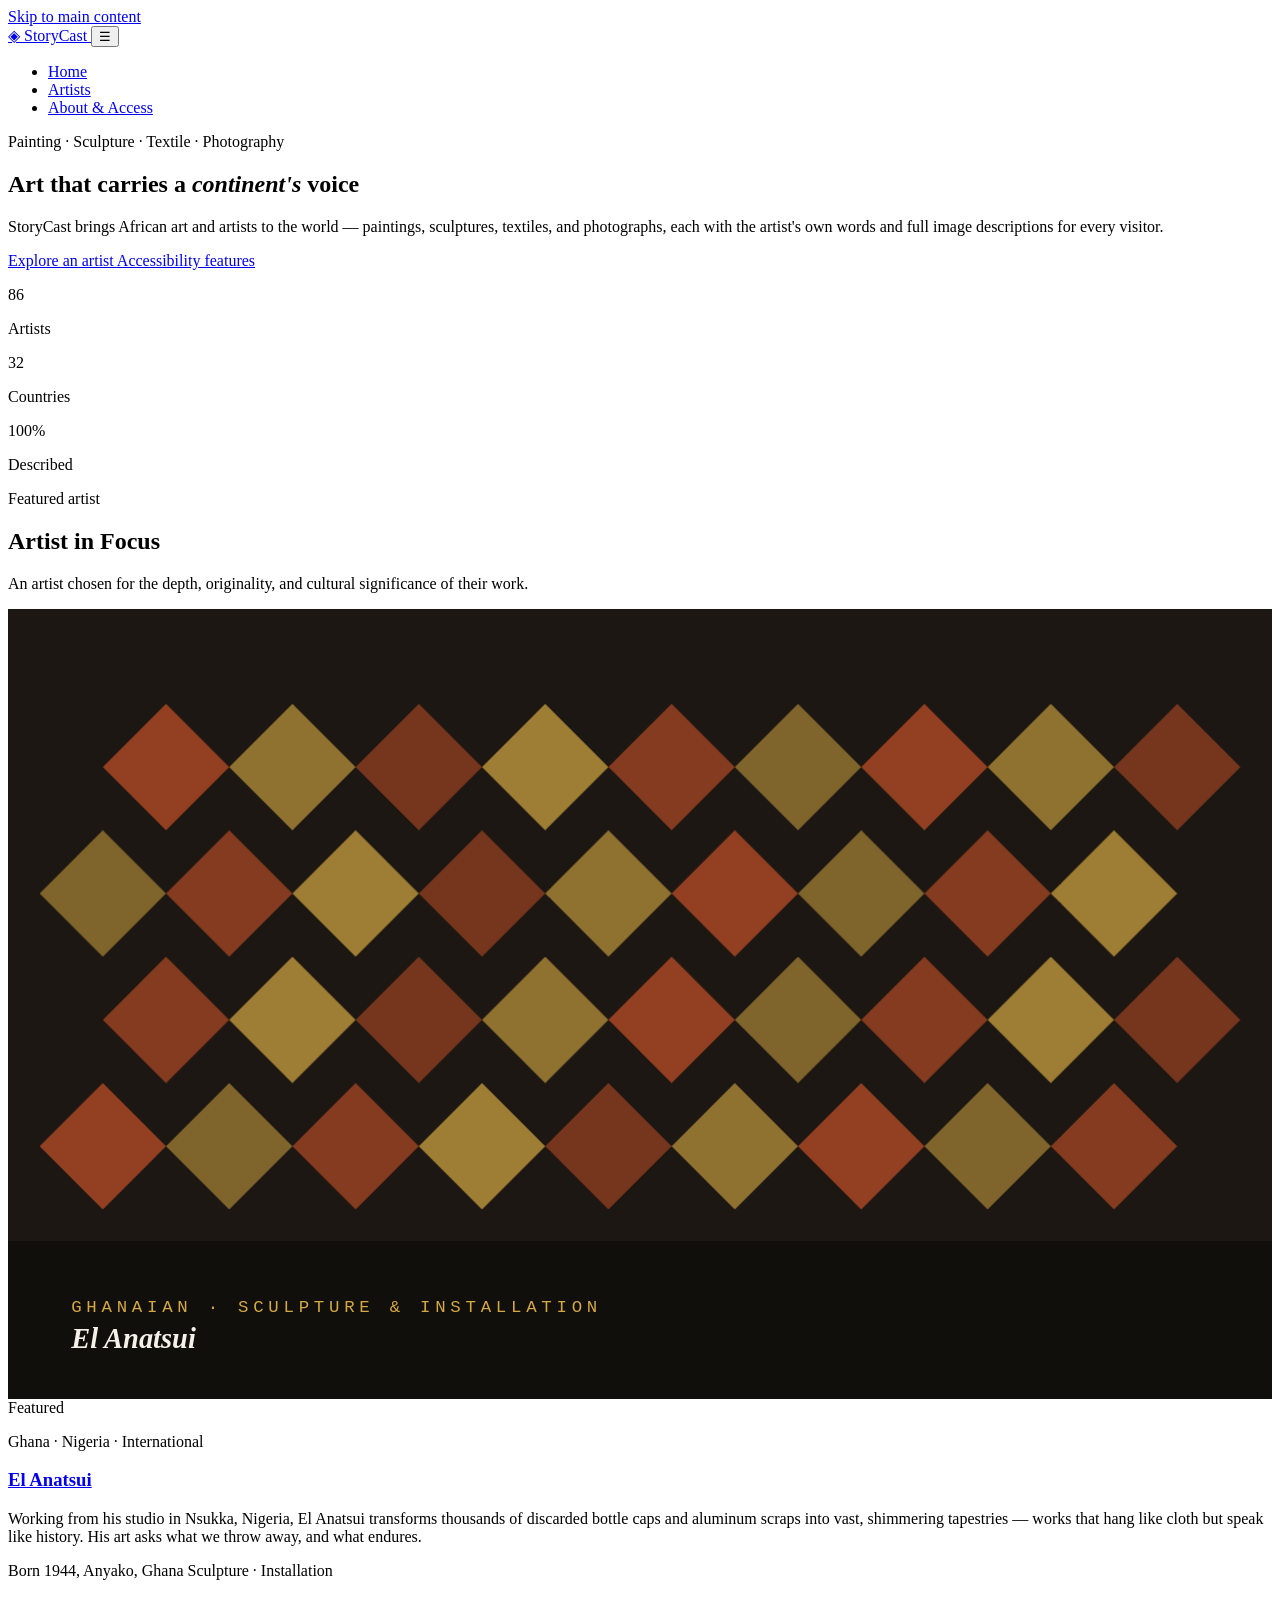
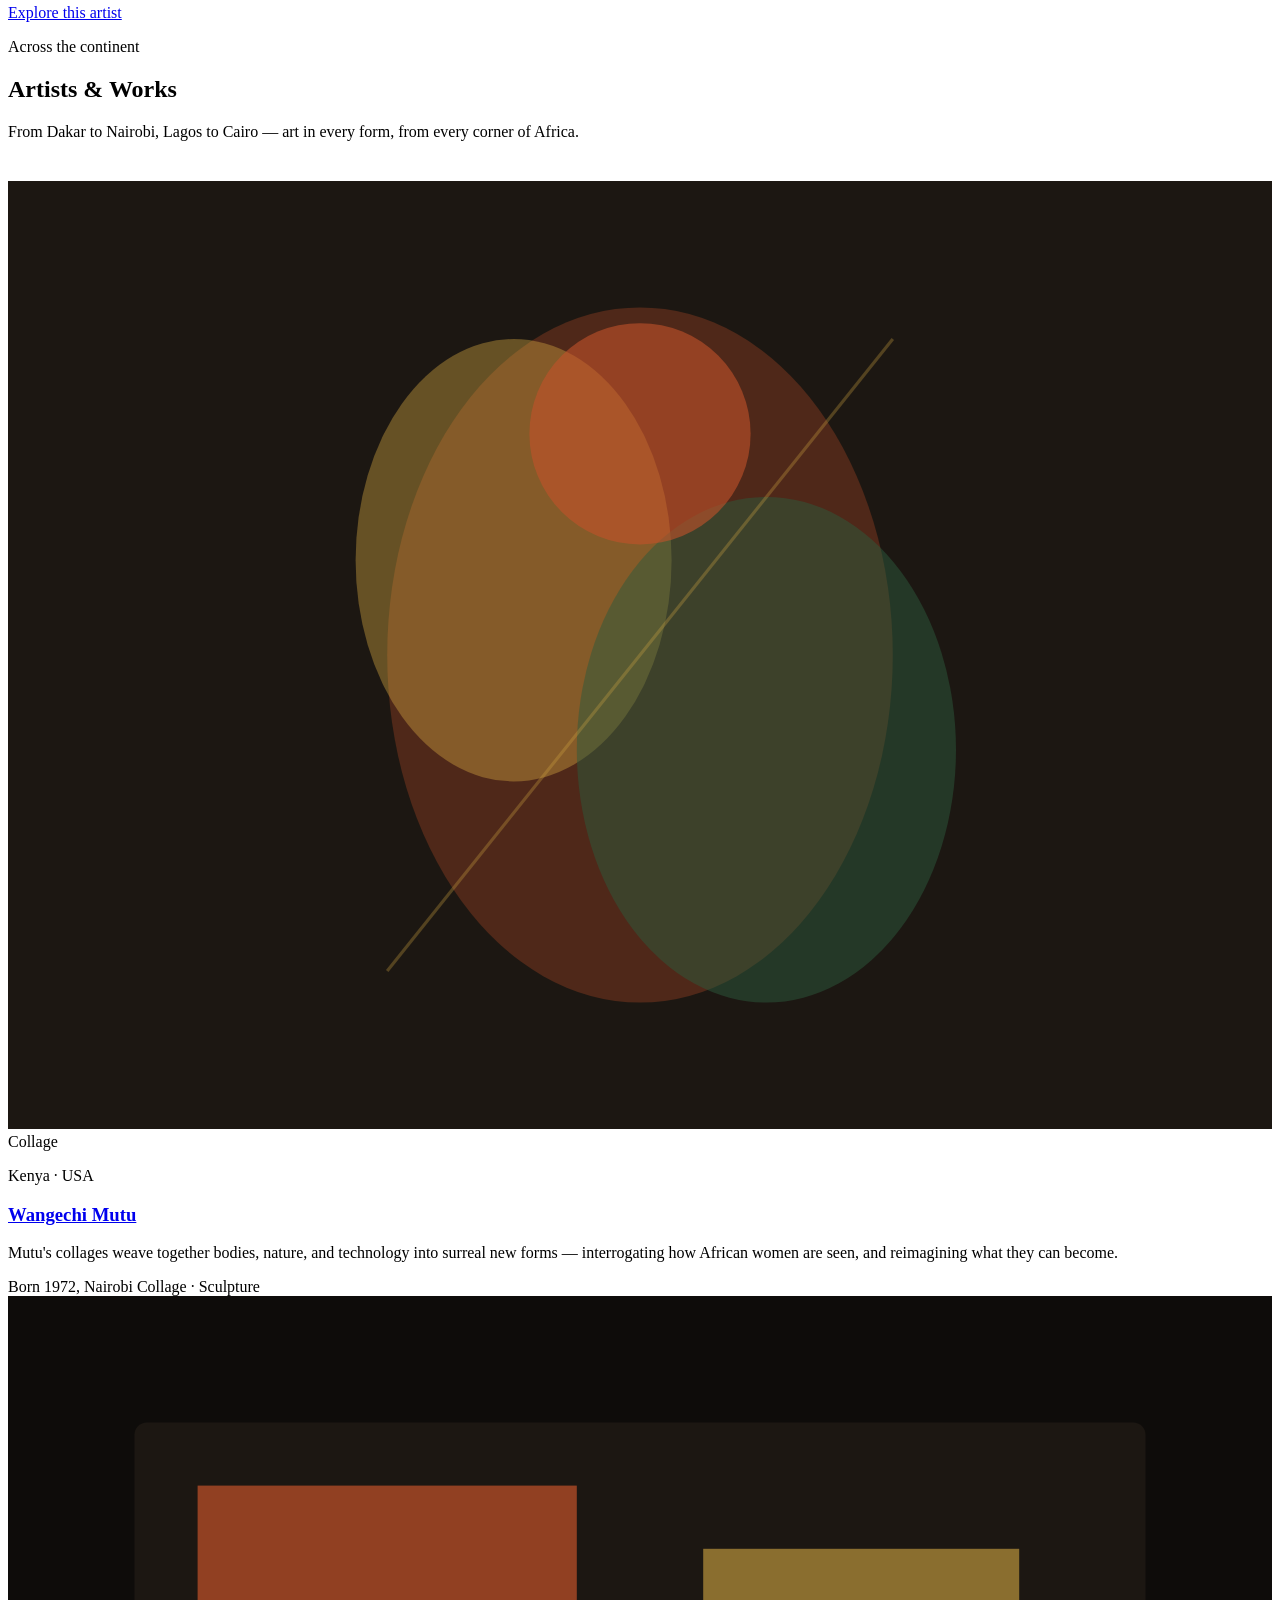
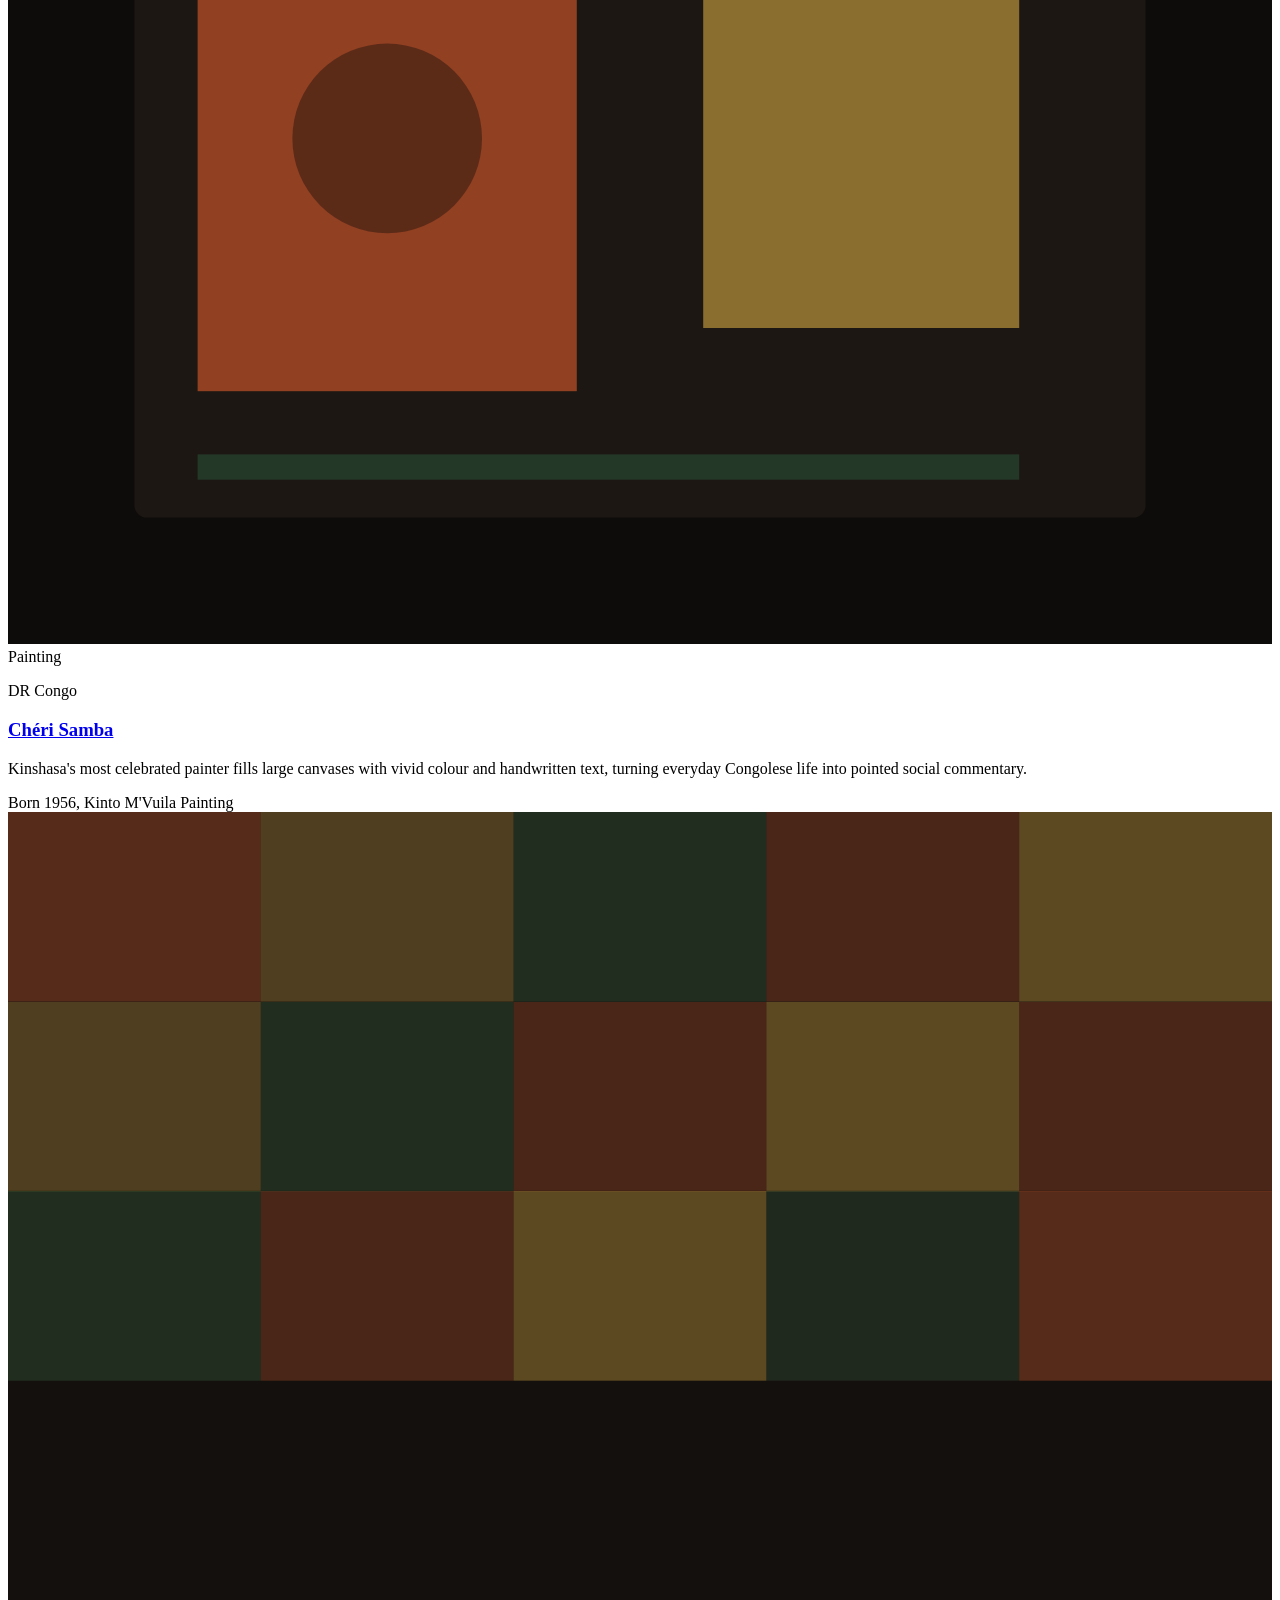
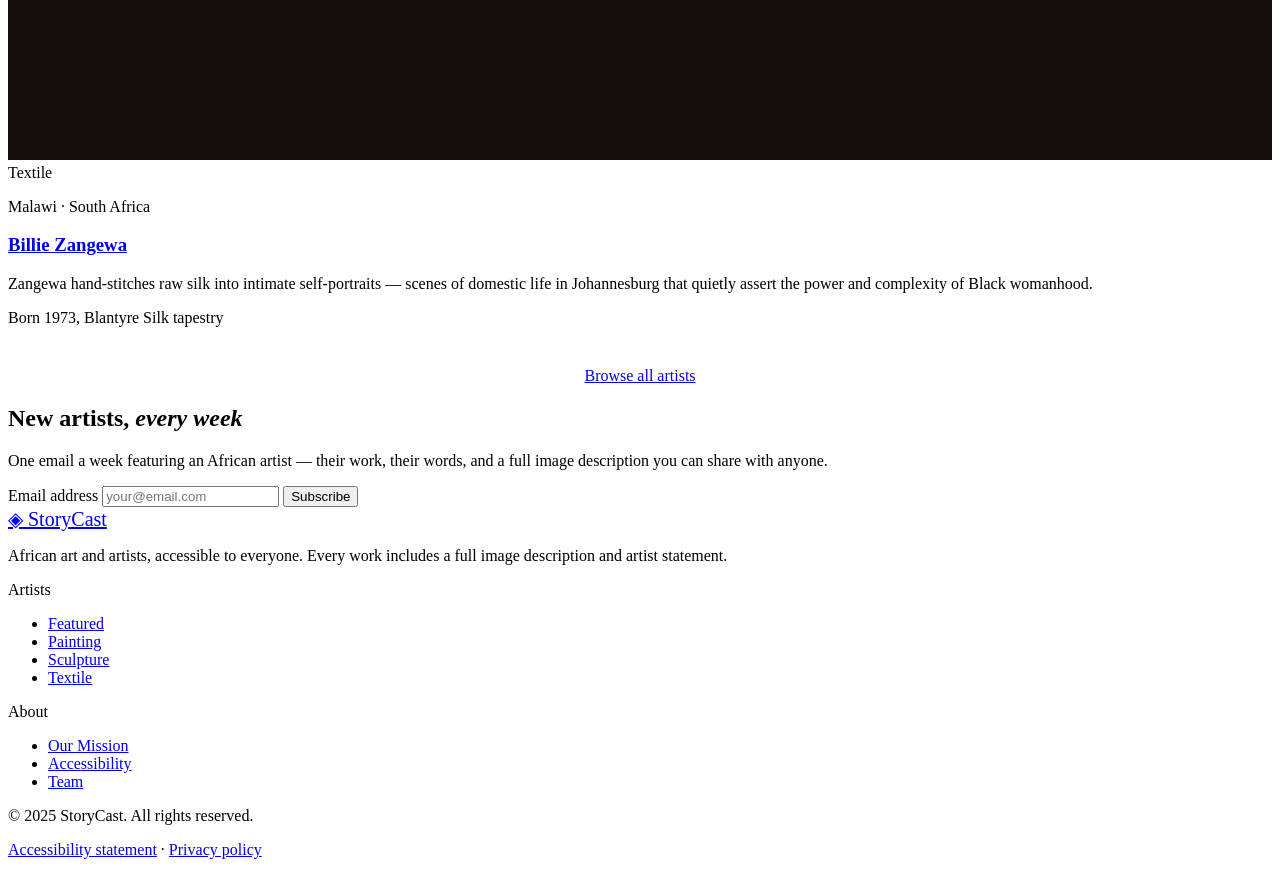
==== index.html @ 5229c255 "main file" ====
<!DOCTYPE html>
<html lang="en">
<head>
  <meta charset="UTF-8" />
  <meta name="viewport" content="width=device-width, initial-scale=1.0" />
  <meta name="description" content="StoryCast — African art and artists told through image, story, and voice. Fully accessible, deeply human narratives from across the continent." />
  <title>StoryCast — African Art & Artists</title>
  <link rel="stylesheet" href="css/main.css" />
</head>
<body>

  <a class="skip-link" href="#main-content">Skip to main content</a>

  <!-- ─── Header ──────────────────────────────────────────────────────── -->
  <header class="site-header" role="banner">
    <div class="container site-header__inner">
      <a href="index.html" class="site-header__logo" aria-label="StoryCast home">
        <span class="site-header__logo-mark" aria-hidden="true">◈</span>
        StoryCast
      </a>

      <button class="site-nav__toggle"
              aria-controls="primary-nav"
              aria-expanded="false"
              aria-label="Toggle navigation">☰</button>

      <nav aria-label="Primary navigation">
        <ul class="site-nav" id="primary-nav" role="list">
          <li><a class="site-nav__link" href="index.html" aria-current="page">Home</a></li>
          <li><a class="site-nav__link" href="story/el-anatsui.html">Artists</a></li>
          <li><a class="site-nav__link" href="about.html">About & Access</a></li>
        </ul>
      </nav>
    </div>
  </header>

  <!-- ─── Main ────────────────────────────────────────────────────────── -->
  <main id="main-content">

    <!-- Hero -->
    <section class="page-section" aria-labelledby="hero-heading">
      <div class="container">
        <div class="hero">
          <p class="hero__label" aria-hidden="true">Painting · Sculpture · Textile · Photography</p>

          <h1 class="hero__title" id="hero-heading">
            Art that carries a <em>continent's</em> voice
          </h1>

          <p class="hero__description">
            StoryCast brings African art and artists to the world — paintings,
            sculptures, textiles, and photographs, each with the artist's own
            words and full image descriptions for every visitor.
          </p>

          <div class="hero__actions">
            <a href="story/el-anatsui.html" class="btn btn--primary">
              Explore an artist
            </a>
            <a href="about.html" class="btn btn--outline">
              Accessibility features
            </a>
          </div>

          <div class="hero__stats" role="list" aria-label="Platform statistics">
            <div class="hero__stat" role="listitem">
              <p class="hero__stat-number">86</p>
              <p class="hero__stat-label">Artists</p>
            </div>
            <div class="hero__stat" role="listitem">
              <p class="hero__stat-number">32</p>
              <p class="hero__stat-label">Countries</p>
            </div>
            <div class="hero__stat" role="listitem">
              <p class="hero__stat-number">100%</p>
              <p class="hero__stat-label">Described</p>
            </div>
          </div>
        </div>
      </div>
    </section>

    <!-- Featured Artist -->
    <section class="page-section" aria-labelledby="featured-heading">
      <div class="container">
        <p class="section-label" aria-hidden="true">Featured artist</p>
        <h2 class="section-title" id="featured-heading">Artist in Focus</h2>
        <p class="section-subtitle">An artist chosen for the depth, originality, and cultural significance of their work.</p>

        <article class="featured-art" aria-label="Featured: El Anatsui">
          <div class="featured-art__image">
            <!-- Decorative SVG representing metallic textile art -->
            <svg aria-hidden="true" viewBox="0 0 800 500" xmlns="http://www.w3.org/2000/svg" style="width:100%;height:100%;display:block;">
              <rect width="800" height="500" fill="#1C1712"/>
              <!-- Imigongo-inspired geometric pattern -->
              <g opacity="0.9">
                <!-- Row of diamond shapes -->
                <polygon points="100,60 140,100 100,140 60,100" fill="#C4522A" opacity="0.8"/>
                <polygon points="180,60 220,100 180,140 140,100" fill="#D4A843" opacity="0.7"/>
                <polygon points="260,60 300,100 260,140 220,100" fill="#C4522A" opacity="0.6"/>
                <polygon points="340,60 380,100 340,140 300,100" fill="#D4A843" opacity="0.8"/>
                <polygon points="420,60 460,100 420,140 380,100" fill="#C4522A" opacity="0.7"/>
                <polygon points="500,60 540,100 500,140 460,100" fill="#D4A843" opacity="0.6"/>
                <polygon points="580,60 620,100 580,140 540,100" fill="#C4522A" opacity="0.8"/>
                <polygon points="660,60 700,100 660,140 620,100" fill="#D4A843" opacity="0.7"/>
                <polygon points="740,60 780,100 740,140 700,100" fill="#C4522A" opacity="0.6"/>
                <!-- Second row offset -->
                <polygon points="60,140 100,180 60,220 20,180" fill="#D4A843" opacity="0.6"/>
                <polygon points="140,140 180,180 140,220 100,180" fill="#C4522A" opacity="0.7"/>
                <polygon points="220,140 260,180 220,220 180,180" fill="#D4A843" opacity="0.8"/>
                <polygon points="300,140 340,180 300,220 260,180" fill="#C4522A" opacity="0.6"/>
                <polygon points="380,140 420,180 380,220 340,180" fill="#D4A843" opacity="0.7"/>
                <polygon points="460,140 500,180 460,220 420,180" fill="#C4522A" opacity="0.8"/>
                <polygon points="540,140 580,180 540,220 500,180" fill="#D4A843" opacity="0.6"/>
                <polygon points="620,140 660,180 620,220 580,180" fill="#C4522A" opacity="0.7"/>
                <polygon points="700,140 740,180 700,220 660,180" fill="#D4A843" opacity="0.8"/>
                <!-- Third row -->
                <polygon points="100,220 140,260 100,300 60,260" fill="#C4522A" opacity="0.7"/>
                <polygon points="180,220 220,260 180,300 140,260" fill="#D4A843" opacity="0.8"/>
                <polygon points="260,220 300,260 260,300 220,260" fill="#C4522A" opacity="0.6"/>
                <polygon points="340,220 380,260 340,300 300,260" fill="#D4A843" opacity="0.7"/>
                <polygon points="420,220 460,260 420,300 380,260" fill="#C4522A" opacity="0.8"/>
                <polygon points="500,220 540,260 500,300 460,260" fill="#D4A843" opacity="0.6"/>
                <polygon points="580,220 620,260 580,300 540,260" fill="#C4522A" opacity="0.7"/>
                <polygon points="660,220 700,260 660,300 620,260" fill="#D4A843" opacity="0.8"/>
                <polygon points="740,220 780,260 740,300 700,260" fill="#C4522A" opacity="0.6"/>
                <!-- Fourth row offset -->
                <polygon points="60,300 100,340 60,380 20,340" fill="#C4522A" opacity="0.8"/>
                <polygon points="140,300 180,340 140,380 100,340" fill="#D4A843" opacity="0.6"/>
                <polygon points="220,300 260,340 220,380 180,340" fill="#C4522A" opacity="0.7"/>
                <polygon points="300,300 340,340 300,380 260,340" fill="#D4A843" opacity="0.8"/>
                <polygon points="380,300 420,340 380,380 340,340" fill="#C4522A" opacity="0.6"/>
                <polygon points="460,300 500,340 460,380 420,340" fill="#D4A843" opacity="0.7"/>
                <polygon points="540,300 580,340 540,380 500,340" fill="#C4522A" opacity="0.8"/>
                <polygon points="620,300 660,340 620,380 580,340" fill="#D4A843" opacity="0.6"/>
                <polygon points="700,300 740,340 700,380 660,340" fill="#C4522A" opacity="0.7"/>
              </g>
              <!-- Dark overlay at bottom for text -->
              <rect x="0" y="400" width="800" height="100" fill="rgba(14,12,10,0.7)"/>
              <text x="40" y="445" fill="#D4A843" font-family="monospace" font-size="11" letter-spacing="3">GHANAIAN · SCULPTURE &amp; INSTALLATION</text>
              <text x="40" y="468" fill="#F5F0E8" font-family="Georgia" font-size="18" font-weight="bold" font-style="italic">El Anatsui</text>
            </svg>
            <div class="featured-art__badge">Featured</div>
          </div>

          <div class="featured-art__content">
            <p class="featured-art__region">Ghana · Nigeria · International</p>
            <h3 class="featured-art__title">
              <a href="story/el-anatsui.html">El Anatsui</a>
            </h3>
            <p class="featured-art__excerpt">
              Working from his studio in Nsukka, Nigeria, El Anatsui transforms
              thousands of discarded bottle caps and aluminum scraps into vast,
              shimmering tapestries — works that hang like cloth but speak like
              history. His art asks what we throw away, and what endures.
            </p>
            <div class="featured-art__meta">
              <span>Born 1944, Anyako, Ghana</span>
              <span>Sculpture · Installation</span>
            </div>
            <div style="margin-top:1.5rem;">
              <a href="story/el-anatsui.html" class="btn btn--primary">
                Explore this artist
              </a>
            </div>
          </div>
        </article>
      </div>
    </section>

    <!-- Artist Grid -->
    <section class="page-section" aria-labelledby="artists-heading">
      <div class="container">
        <p class="section-label" aria-hidden="true">Across the continent</p>
        <h2 class="section-title" id="artists-heading">Artists & Works</h2>
        <p class="section-subtitle">From Dakar to Nairobi, Lagos to Cairo — art in every form, from every corner of Africa.</p>

        <div class="art-grid" style="margin-top:2.5rem;">
          <div class="arts-grid">

            <article class="art-card" aria-label="Artist: Wangechi Mutu">
              <div class="art-card__image">
                <svg aria-hidden="true" viewBox="0 0 400 300" xmlns="http://www.w3.org/2000/svg" style="width:100%;height:100%">
                  <rect width="400" height="300" fill="#1C1712"/>
                  <!-- Collage-style abstract forms -->
                  <ellipse cx="200" cy="150" rx="80" ry="110" fill="#C4522A" opacity="0.3"/>
                  <ellipse cx="160" cy="120" rx="50" ry="70" fill="#D4A843" opacity="0.4"/>
                  <ellipse cx="240" cy="180" rx="60" ry="80" fill="#2D5A3D" opacity="0.5"/>
                  <circle cx="200" cy="80" r="35" fill="#C4522A" opacity="0.6"/>
                  <line x1="120" y1="250" x2="280" y2="50" stroke="#D4A843" stroke-width="1" opacity="0.3"/>
                </svg>
                <span class="art-card__badge art-card__badge--painting" aria-label="Medium: Collage and painting">
                  Collage
                </span>
              </div>
              <div class="art-card__body">
                <p class="art-card__region">Kenya · USA</p>
                <h3 class="art-card__title">
                  <a href="story/el-anatsui.html">Wangechi Mutu</a>
                </h3>
                <p class="art-card__artist">
                  Mutu's collages weave together bodies, nature, and technology into
                  surreal new forms — interrogating how African women are seen, and
                  reimagining what they can become.
                </p>
                <div class="art-card__meta">
                  <span>Born 1972, Nairobi</span>
                  <span>Collage · Sculpture</span>
                </div>
              </div>
            </article>

            <article class="art-card" aria-label="Artist: Chéri Samba">
              <div class="art-card__image">
                <svg aria-hidden="true" viewBox="0 0 400 300" xmlns="http://www.w3.org/2000/svg" style="width:100%;height:100%">
                  <rect width="400" height="300" fill="#0E0C0A"/>
                  <!-- Bold flat colour shapes referencing Samba's style -->
                  <rect x="40" y="40" width="320" height="220" rx="4" fill="#1C1712"/>
                  <rect x="60" y="60" width="120" height="160" fill="#C4522A" opacity="0.7"/>
                  <rect x="220" y="80" width="100" height="120" fill="#D4A843" opacity="0.6"/>
                  <rect x="60" y="240" width="260" height="8" fill="#2D5A3D" opacity="0.5"/>
                  <circle cx="120" cy="140" r="30" fill="#0E0C0A" opacity="0.4"/>
                </svg>
                <span class="art-card__badge art-card__badge--painting" aria-label="Medium: Painting">
                  Painting
                </span>
              </div>
              <div class="art-card__body">
                <p class="art-card__region">DR Congo</p>
                <h3 class="art-card__title">
                  <a href="story/el-anatsui.html">Chéri Samba</a>
                </h3>
                <p class="art-card__artist">
                  Kinshasa's most celebrated painter fills large canvases with vivid
                  colour and handwritten text, turning everyday Congolese life into
                  pointed social commentary.
                </p>
                <div class="art-card__meta">
                  <span>Born 1956, Kinto M'Vuila</span>
                  <span>Painting</span>
                </div>
              </div>
            </article>

            <article class="art-card" aria-label="Artist: Billie Zangewa">
              <div class="art-card__image">
                <svg aria-hidden="true" viewBox="0 0 400 300" xmlns="http://www.w3.org/2000/svg" style="width:100%;height:100%">
                  <rect width="400" height="300" fill="#1C1712"/>
                  <!-- Silk tapestry-like pattern -->
                  <g opacity="0.7">
                    <rect x="0" y="0" width="80" height="60" fill="#C4522A" opacity="0.5"/>
                    <rect x="80" y="0" width="80" height="60" fill="#D4A843" opacity="0.4"/>
                    <rect x="160" y="0" width="80" height="60" fill="#2D5A3D" opacity="0.5"/>
                    <rect x="240" y="0" width="80" height="60" fill="#C4522A" opacity="0.4"/>
                    <rect x="320" y="0" width="80" height="60" fill="#D4A843" opacity="0.5"/>
                    <rect x="0" y="60" width="80" height="60" fill="#D4A843" opacity="0.4"/>
                    <rect x="80" y="60" width="80" height="60" fill="#2D5A3D" opacity="0.5"/>
                    <rect x="160" y="60" width="80" height="60" fill="#C4522A" opacity="0.4"/>
                    <rect x="240" y="60" width="80" height="60" fill="#D4A843" opacity="0.5"/>
                    <rect x="320" y="60" width="80" height="60" fill="#C4522A" opacity="0.4"/>
                    <rect x="0" y="120" width="80" height="60" fill="#2D5A3D" opacity="0.5"/>
                    <rect x="80" y="120" width="80" height="60" fill="#C4522A" opacity="0.4"/>
                    <rect x="160" y="120" width="80" height="60" fill="#D4A843" opacity="0.5"/>
                    <rect x="240" y="120" width="80" height="60" fill="#2D5A3D" opacity="0.4"/>
                    <rect x="320" y="120" width="80" height="60" fill="#C4522A" opacity="0.5"/>
                  </g>
                  <rect x="0" y="180" width="400" height="120" fill="rgba(14,12,10,0.6)"/>
                </svg>
                <span class="art-card__badge art-card__badge--textile" aria-label="Medium: Textile and silk tapestry">
                  Textile
                </span>
              </div>
              <div class="art-card__body">
                <p class="art-card__region">Malawi · South Africa</p>
                <h3 class="art-card__title">
                  <a href="story/el-anatsui.html">Billie Zangewa</a>
                </h3>
                <p class="art-card__artist">
                  Zangewa hand-stitches raw silk into intimate self-portraits —
                  scenes of domestic life in Johannesburg that quietly assert the
                  power and complexity of Black womanhood.
                </p>
                <div class="art-card__meta">
                  <span>Born 1973, Blantyre</span>
                  <span>Silk tapestry</span>
                </div>
              </div>
            </article>

          </div><!-- .arts-grid -->
        </div><!-- .art-grid -->

        <div style="text-align:center; margin-top:2.5rem;">
          <a href="story/el-anatsui.html" class="btn btn--outline">Browse all artists</a>
        </div>
      </div>
    </section>

    <!-- Newsletter CTA -->
    <section class="page-section" aria-labelledby="newsletter-heading">
      <div class="container">
        <div class="cta-band">
          <div>
            <h2 class="cta-band__heading" id="newsletter-heading">
              New artists, <em>every week</em>
            </h2>
            <p class="cta-band__body">
              One email a week featuring an African artist — their work, their
              words, and a full image description you can share with anyone.
            </p>
          </div>
          <form class="cta-band__form" action="#" method="post" novalidate aria-label="Newsletter signup">
            <label for="newsletter-email" class="sr-only">Email address</label>
            <input
              class="cta-band__input"
              type="email"
              id="newsletter-email"
              name="email"
              placeholder="your@email.com"
              autocomplete="email"
              required
              aria-required="true"
            />
            <button type="submit" class="btn btn--primary">Subscribe</button>
          </form>
        </div>
      </div>
    </section>

  </main>

  <!-- ─── Footer ──────────────────────────────────────────────────────── -->
  <footer class="site-footer" role="contentinfo">
    <div class="container">
      <div class="site-footer__inner">
        <div class="site-footer__brand">
          <a href="index.html" class="site-header__logo" aria-label="StoryCast home" style="font-size:1.25rem;">
            <span class="site-header__logo-mark" aria-hidden="true">◈</span>
            StoryCast
          </a>
          <p>African art and artists, accessible to everyone. Every work includes a full image description and artist statement.</p>
        </div>

        <nav aria-label="Footer navigation — Artists">
          <p class="site-footer__heading">Artists</p>
          <ul class="site-footer__links" role="list">
            <li><a href="story/el-anatsui.html">Featured</a></li>
            <li><a href="story/el-anatsui.html">Painting</a></li>
            <li><a href="story/el-anatsui.html">Sculpture</a></li>
            <li><a href="story/el-anatsui.html">Textile</a></li>
          </ul>
        </nav>

        <nav aria-label="Footer navigation — About">
          <p class="site-footer__heading">About</p>
          <ul class="site-footer__links" role="list">
            <li><a href="about.html">Our Mission</a></li>
            <li><a href="about.html#accessibility">Accessibility</a></li>
            <li><a href="about.html#team">Team</a></li>
          </ul>
        </nav>
      </div>

      <div class="site-footer__bottom">
        <p>© 2025 StoryCast. All rights reserved.</p>
        <p>
          <a href="about.html#accessibility">Accessibility statement</a> ·
          <a href="#">Privacy policy</a>
        </p>
      </div>
    </div>
  </footer>

  <script>
    const toggle = document.querySelector('.site-nav__toggle');
    const nav = document.querySelector('.site-nav');
    if (toggle && nav) {
      toggle.addEventListener('click', () => {
        const isOpen = nav.classList.toggle('is-open');
        toggle.setAttribute('aria-expanded', isOpen);
        toggle.textContent = isOpen ? '✕' : '☰';
      });
    }
  </script>

</body>
</html>
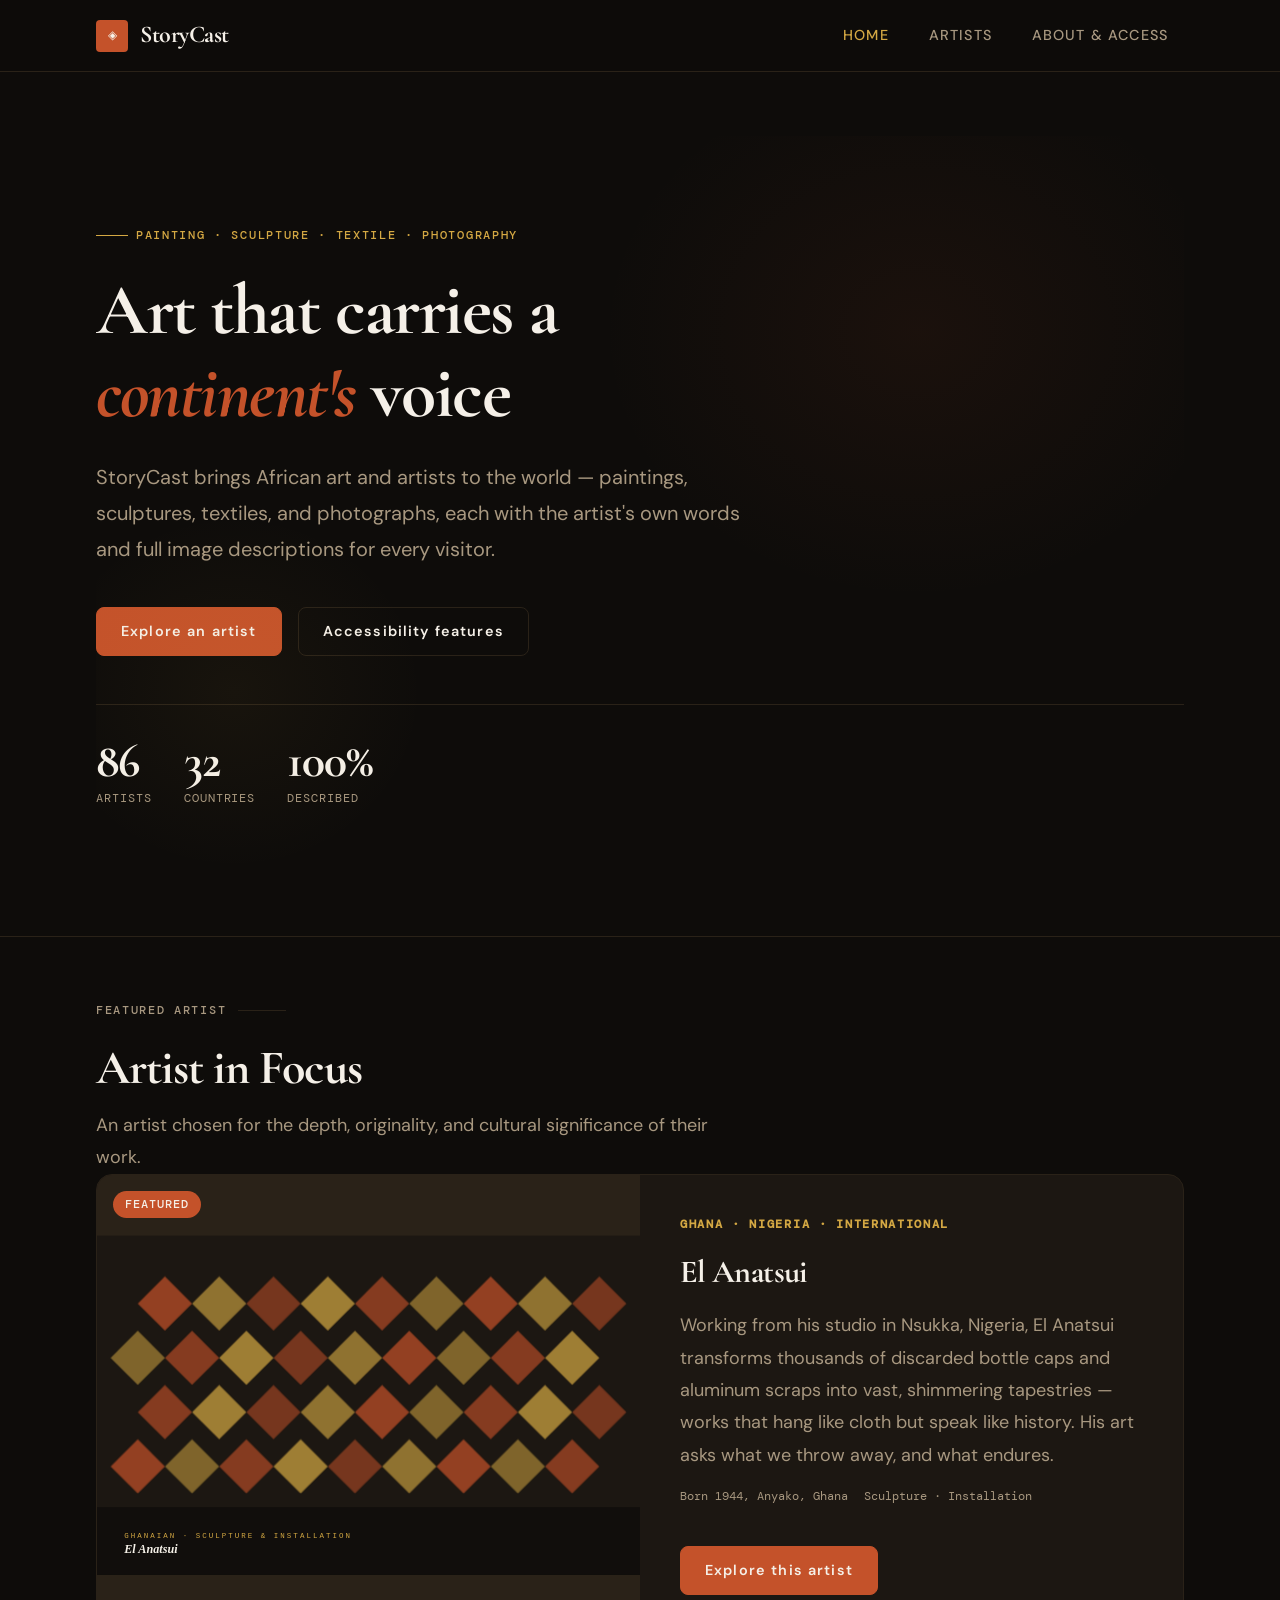
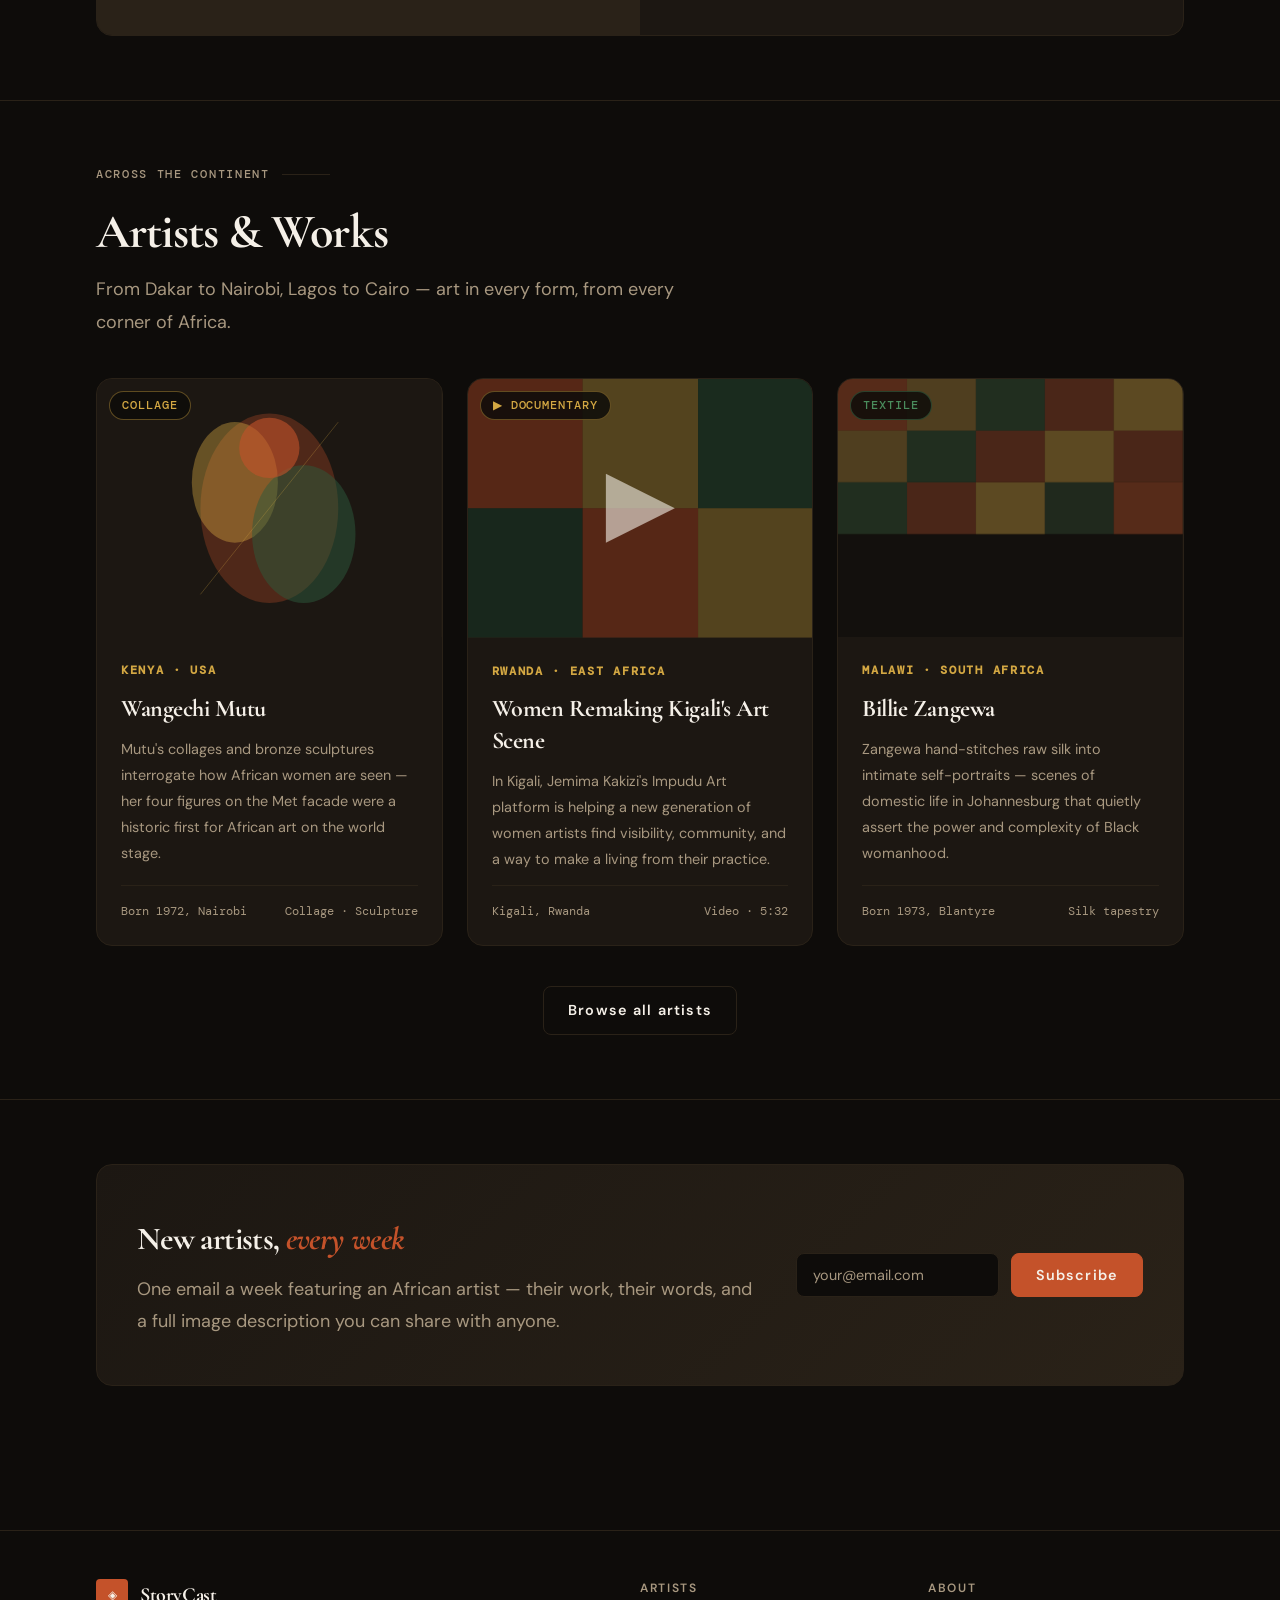
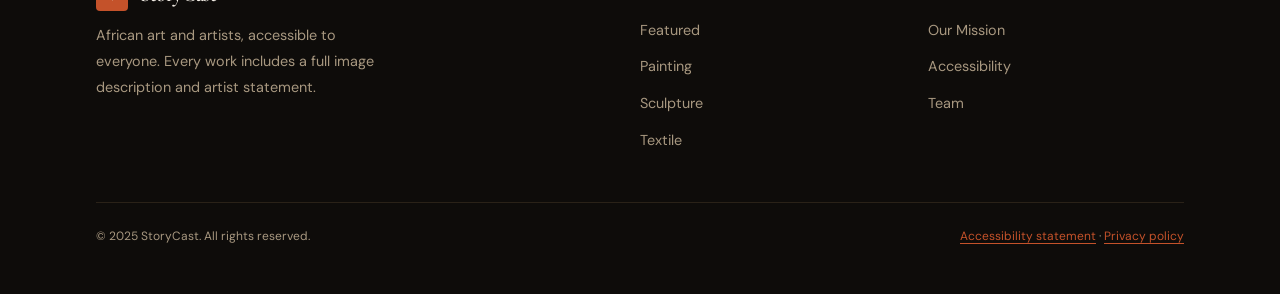
==== commit 84d2879b: "updates" ====
--- a/index.html
+++ b/index.html
@@ -182,26 +182,25 @@
               <div class="art-card__image">
                 <svg aria-hidden="true" viewBox="0 0 400 300" xmlns="http://www.w3.org/2000/svg" style="width:100%;height:100%">
                   <rect width="400" height="300" fill="#1C1712"/>
-                  <!-- Collage-style abstract forms -->
                   <ellipse cx="200" cy="150" rx="80" ry="110" fill="#C4522A" opacity="0.3"/>
                   <ellipse cx="160" cy="120" rx="50" ry="70" fill="#D4A843" opacity="0.4"/>
                   <ellipse cx="240" cy="180" rx="60" ry="80" fill="#2D5A3D" opacity="0.5"/>
                   <circle cx="200" cy="80" r="35" fill="#C4522A" opacity="0.6"/>
                   <line x1="120" y1="250" x2="280" y2="50" stroke="#D4A843" stroke-width="1" opacity="0.3"/>
                 </svg>
-                <span class="art-card__badge art-card__badge--painting" aria-label="Medium: Collage and painting">
+                <span class="art-card__badge art-card__badge--painting" aria-label="Medium: Collage and sculpture">
                   Collage
                 </span>
               </div>
               <div class="art-card__body">
                 <p class="art-card__region">Kenya · USA</p>
                 <h3 class="art-card__title">
-                  <a href="story/el-anatsui.html">Wangechi Mutu</a>
+                  <a href="story/wangechi-mutu.html">Wangechi Mutu</a>
                 </h3>
                 <p class="art-card__artist">
-                  Mutu's collages weave together bodies, nature, and technology into
-                  surreal new forms — interrogating how African women are seen, and
-                  reimagining what they can become.
+                  Mutu's collages and bronze sculptures interrogate how African women
+                  are seen — her four figures on the Met facade were a historic first
+                  for African art on the world stage.
                 </p>
                 <div class="art-card__meta">
                   <span>Born 1972, Nairobi</span>
@@ -210,34 +209,35 @@
               </div>
             </article>
 
-            <article class="art-card" aria-label="Artist: Chéri Samba">
+            <article class="art-card" aria-label="Documentary: Women Remaking Kigali's Art Scene">
               <div class="art-card__image">
                 <svg aria-hidden="true" viewBox="0 0 400 300" xmlns="http://www.w3.org/2000/svg" style="width:100%;height:100%">
                   <rect width="400" height="300" fill="#0E0C0A"/>
-                  <!-- Bold flat colour shapes referencing Samba's style -->
-                  <rect x="40" y="40" width="320" height="220" rx="4" fill="#1C1712"/>
-                  <rect x="60" y="60" width="120" height="160" fill="#C4522A" opacity="0.7"/>
-                  <rect x="220" y="80" width="100" height="120" fill="#D4A843" opacity="0.6"/>
-                  <rect x="60" y="240" width="260" height="8" fill="#2D5A3D" opacity="0.5"/>
-                  <circle cx="120" cy="140" r="30" fill="#0E0C0A" opacity="0.4"/>
+                  <rect x="0" y="0" width="133" height="150" fill="#C4522A" opacity="0.4"/>
+                  <rect x="133" y="0" width="134" height="150" fill="#D4A843" opacity="0.35"/>
+                  <rect x="267" y="0" width="133" height="150" fill="#2D5A3D" opacity="0.4"/>
+                  <rect x="0" y="150" width="133" height="150" fill="#2D5A3D" opacity="0.35"/>
+                  <rect x="133" y="150" width="134" height="150" fill="#C4522A" opacity="0.4"/>
+                  <rect x="267" y="150" width="133" height="150" fill="#D4A843" opacity="0.35"/>
+                  <polygon points="160,110 160,190 240,150" fill="#F5F0E8" opacity="0.6"/>
                 </svg>
-                <span class="art-card__badge art-card__badge--painting" aria-label="Medium: Painting">
-                  Painting
+                <span class="art-card__badge art-card__badge--painting" aria-label="Format: Video documentary">
+                  ▶ Documentary
                 </span>
               </div>
               <div class="art-card__body">
-                <p class="art-card__region">DR Congo</p>
+                <p class="art-card__region">Rwanda · East Africa</p>
                 <h3 class="art-card__title">
-                  <a href="story/el-anatsui.html">Chéri Samba</a>
+                  <a href="story/african-art-documentary.html">Women Remaking Kigali's Art Scene</a>
                 </h3>
                 <p class="art-card__artist">
-                  Kinshasa's most celebrated painter fills large canvases with vivid
-                  colour and handwritten text, turning everyday Congolese life into
-                  pointed social commentary.
+                  In Kigali, Jemima Kakizi's Impudu Art platform is helping a new
+                  generation of women artists find visibility, community, and a
+                  way to make a living from their practice.
                 </p>
                 <div class="art-card__meta">
-                  <span>Born 1956, Kinto M'Vuila</span>
-                  <span>Painting</span>
+                  <span>Kigali, Rwanda</span>
+                  <span>Video · 5:32</span>
                 </div>
               </div>
             </article>
@@ -246,7 +246,6 @@
               <div class="art-card__image">
                 <svg aria-hidden="true" viewBox="0 0 400 300" xmlns="http://www.w3.org/2000/svg" style="width:100%;height:100%">
                   <rect width="400" height="300" fill="#1C1712"/>
-                  <!-- Silk tapestry-like pattern -->
                   <g opacity="0.7">
                     <rect x="0" y="0" width="80" height="60" fill="#C4522A" opacity="0.5"/>
                     <rect x="80" y="0" width="80" height="60" fill="#D4A843" opacity="0.4"/>
@@ -266,14 +265,14 @@
                   </g>
                   <rect x="0" y="180" width="400" height="120" fill="rgba(14,12,10,0.6)"/>
                 </svg>
-                <span class="art-card__badge art-card__badge--textile" aria-label="Medium: Textile and silk tapestry">
+                <span class="art-card__badge art-card__badge--textile" aria-label="Medium: Silk tapestry">
                   Textile
                 </span>
               </div>
               <div class="art-card__body">
                 <p class="art-card__region">Malawi · South Africa</p>
                 <h3 class="art-card__title">
-                  <a href="story/el-anatsui.html">Billie Zangewa</a>
+                  <a href="story/billie-zangewa.html">Billie Zangewa</a>
                 </h3>
                 <p class="art-card__artist">
                   Zangewa hand-stitches raw silk into intimate self-portraits —
@@ -384,4 +383,4 @@
   </script>
 
 </body>
-</html>
+</html>
--- a/css/main.css
+++ b/css/main.css
@@ -0,0 +1,1210 @@
+@charset "UTF-8";
+@import url("https://fonts.googleapis.com/css2?family=Cormorant+Garamond:ital,wght@0,600;0,700;1,600;1,700&family=DM+Sans:wght@300;400;500;600&family=DM+Mono:wght@400;500&display=swap");
+*, *::before, *::after {
+  box-sizing: border-box;
+  margin: 0;
+  padding: 0;
+}
+
+html {
+  scroll-behavior: smooth;
+  -webkit-text-size-adjust: 100%;
+}
+
+@media (prefers-reduced-motion: reduce) {
+  html {
+    scroll-behavior: auto;
+  }
+  *, *::before, *::after {
+    animation-duration: 0.01ms !important;
+    animation-iteration-count: 1 !important;
+    transition-duration: 0.01ms !important;
+  }
+}
+body {
+  font-family: "DM Sans", system-ui, sans-serif;
+  font-size: clamp(1rem, 1vw + 0.75rem, 1.125rem);
+  line-height: 1.6;
+  color: #F5F0E8;
+  background-color: #0E0C0A;
+  -webkit-font-smoothing: antialiased;
+  min-height: 100dvh;
+}
+
+img {
+  max-width: 100%;
+  display: block;
+}
+
+a {
+  color: #C4522A;
+  text-decoration-thickness: 1px;
+  text-underline-offset: 3px;
+  transition: color 150ms ease, opacity 150ms ease;
+}
+a:hover {
+  color: #9E3E1C;
+}
+
+:focus-visible {
+  outline: 2.5px solid #D4A843;
+  outline-offset: 3px;
+  border-radius: 0.25rem;
+}
+
+.skip-link {
+  position: absolute;
+  top: -100%;
+  left: 1rem;
+  z-index: 9999;
+  padding: 0.75rem 1.5rem;
+  background: #D4A843;
+  color: #0E0C0A;
+  font-weight: 600;
+  font-size: clamp(0.833rem, 0.8vw + 0.65rem, 0.9rem);
+  border-radius: 0.5rem;
+  text-decoration: none;
+  transition: top 150ms ease;
+}
+.skip-link:focus {
+  top: 1rem;
+}
+
+.sr-only {
+  position: absolute;
+  width: 1px;
+  height: 1px;
+  padding: 0;
+  margin: -1px;
+  overflow: hidden;
+  clip: rect(0, 0, 0, 0);
+  white-space: nowrap;
+  border: 0;
+}
+
+.container {
+  width: 100%;
+  max-width: 72rem;
+  margin-inline: auto;
+  padding-inline: 1.5rem;
+}
+@media (min-width: 48rem) {
+  .container {
+    padding-inline: 2rem;
+  }
+}
+
+.site-header {
+  position: sticky;
+  top: 0;
+  z-index: 100;
+  background: rgba(14, 12, 10, 0.94);
+  backdrop-filter: blur(12px);
+  -webkit-backdrop-filter: blur(12px);
+  border-bottom: 1px solid #2A2218;
+}
+.site-header__inner {
+  display: flex;
+  align-items: center;
+  justify-content: space-between;
+  gap: 1.5rem;
+  padding-block: 1rem;
+}
+.site-header__logo {
+  display: flex;
+  align-items: center;
+  gap: 0.75rem;
+  text-decoration: none;
+  color: #F5F0E8;
+  font-family: "Cormorant Garamond", Georgia, serif;
+  font-size: clamp(1.25rem, 2vw + 0.75rem, 1.5rem);
+  font-weight: 700;
+  letter-spacing: -0.02em;
+  flex-shrink: 0;
+}
+.site-header__logo-mark {
+  display: inline-flex;
+  align-items: center;
+  justify-content: center;
+  width: 2rem;
+  height: 2rem;
+  background: #C4522A;
+  color: #F5F0E8;
+  border-radius: 0.25rem;
+  font-size: clamp(0.694rem, 0.6vw + 0.6rem, 0.75rem);
+  font-family: "DM Mono", "Courier New", monospace;
+  font-weight: 500;
+  letter-spacing: 0;
+}
+.site-header__logo:hover .site-header__logo-mark {
+  background: #9E3E1C;
+}
+
+.site-nav {
+  display: flex;
+  align-items: center;
+  gap: 0.5rem;
+  list-style: none;
+}
+.site-nav__link {
+  display: inline-block;
+  padding: 0.5rem 1rem;
+  font-size: clamp(0.833rem, 0.8vw + 0.65rem, 0.9rem);
+  font-weight: 500;
+  color: #A89880;
+  text-decoration: none;
+  border-radius: 0.5rem;
+  letter-spacing: 0.08em;
+  text-transform: uppercase;
+  transition: color 150ms ease, background 150ms ease;
+}
+.site-nav__link:hover {
+  color: #F5F0E8;
+  background: #2A2218;
+}
+.site-nav__link[aria-current=page] {
+  color: #D4A843;
+}
+.site-nav__toggle {
+  display: none;
+  background: none;
+  border: 1px solid #2A2218;
+  border-radius: 0.25rem;
+  padding: 0.5rem;
+  color: #F5F0E8;
+  cursor: pointer;
+  line-height: 1;
+  font-size: clamp(1.125rem, 1.2vw + 0.85rem, 1.25rem);
+}
+@media (max-width: 42rem) {
+  .site-nav__toggle {
+    display: flex;
+    align-items: center;
+  }
+}
+@media (max-width: 42rem) {
+  .site-nav {
+    position: fixed;
+    inset: 0;
+    top: 4rem;
+    flex-direction: column;
+    align-items: flex-start;
+    background: #0E0C0A;
+    padding: 2rem 1.5rem;
+    gap: 0.5rem;
+    transform: translateX(-100%);
+    transition: transform 250ms ease;
+    z-index: 99;
+  }
+  .site-nav.is-open {
+    transform: translateX(0);
+  }
+  .site-nav__link {
+    font-size: clamp(1.125rem, 1.2vw + 0.85rem, 1.25rem);
+    padding: 0.75rem 1rem;
+  }
+}
+
+.site-footer {
+  border-top: 1px solid #2A2218;
+  padding-block: 3rem;
+  margin-top: 5rem;
+}
+.site-footer__inner {
+  display: grid;
+  grid-template-columns: 1fr;
+  gap: 2rem;
+}
+@media (min-width: 48rem) {
+  .site-footer__inner {
+    grid-template-columns: 2fr 1fr 1fr;
+  }
+}
+.site-footer__brand p {
+  font-size: clamp(0.833rem, 0.8vw + 0.65rem, 0.9rem);
+  color: #A89880;
+  max-width: 30ch;
+  margin-top: 0.75rem;
+  line-height: 1.8;
+}
+.site-footer__heading {
+  font-size: clamp(0.694rem, 0.6vw + 0.6rem, 0.75rem);
+  font-weight: 600;
+  letter-spacing: 0.14em;
+  text-transform: uppercase;
+  color: #A89880;
+  margin-bottom: 1rem;
+}
+.site-footer__links {
+  list-style: none;
+  display: flex;
+  flex-direction: column;
+  gap: 0.5rem;
+}
+.site-footer__links a {
+  color: #A89880;
+  font-size: clamp(0.833rem, 0.8vw + 0.65rem, 0.9rem);
+  text-decoration: none;
+}
+.site-footer__links a:hover {
+  color: #F5F0E8;
+}
+.site-footer__bottom {
+  margin-top: 3rem;
+  padding-top: 1.5rem;
+  border-top: 1px solid #2A2218;
+  display: flex;
+  align-items: center;
+  justify-content: space-between;
+  flex-wrap: wrap;
+  gap: 1rem;
+  font-size: clamp(0.694rem, 0.6vw + 0.6rem, 0.75rem);
+  color: #A89880;
+}
+
+.hero {
+  padding-block: 5rem 4rem;
+  position: relative;
+  overflow: hidden;
+}
+.hero::before {
+  content: "";
+  position: absolute;
+  top: -10%;
+  right: -5%;
+  width: 50vw;
+  height: 60vh;
+  background: radial-gradient(ellipse at center, rgba(196, 82, 42, 0.07) 0%, transparent 70%);
+  pointer-events: none;
+}
+.hero::after {
+  content: "";
+  position: absolute;
+  bottom: 0;
+  left: -5%;
+  width: 30vw;
+  height: 40vh;
+  background: radial-gradient(ellipse at center, rgba(212, 168, 67, 0.05) 0%, transparent 70%);
+  pointer-events: none;
+}
+.hero__label {
+  display: inline-flex;
+  align-items: center;
+  gap: 0.5rem;
+  font-family: "DM Mono", "Courier New", monospace;
+  font-size: clamp(0.694rem, 0.6vw + 0.6rem, 0.75rem);
+  font-weight: 500;
+  letter-spacing: 0.14em;
+  text-transform: uppercase;
+  color: #D4A843;
+  margin-bottom: 1.5rem;
+}
+.hero__label::before {
+  content: "";
+  display: inline-block;
+  width: 2rem;
+  height: 1px;
+  background: #D4A843;
+}
+.hero__title {
+  font-family: "Cormorant Garamond", Georgia, serif;
+  font-size: clamp(2.5rem, 6vw + 0.25rem, 4.5rem);
+  font-weight: 700;
+  line-height: 1.15;
+  letter-spacing: -0.02em;
+  color: #F5F0E8;
+  max-width: 16ch;
+  margin-bottom: 1.5rem;
+}
+.hero__title em {
+  font-style: italic;
+  color: #C4522A;
+}
+.hero__description {
+  font-size: clamp(1.125rem, 1.2vw + 0.85rem, 1.25rem);
+  color: #A89880;
+  max-width: 48ch;
+  line-height: 1.8;
+  margin-bottom: 2.5rem;
+}
+.hero__actions {
+  display: flex;
+  flex-wrap: wrap;
+  gap: 1rem;
+  align-items: center;
+}
+.hero__stats {
+  display: flex;
+  gap: 2rem;
+  margin-top: 3rem;
+  padding-top: 2rem;
+  border-top: 1px solid #2A2218;
+}
+@media (max-width: 42rem) {
+  .hero__stats {
+    gap: 1.5rem;
+  }
+}
+.hero__stat-number {
+  font-family: "Cormorant Garamond", Georgia, serif;
+  font-size: clamp(2rem, 4vw + 0.5rem, 3rem);
+  font-weight: 700;
+  color: #F5F0E8;
+  letter-spacing: -0.02em;
+  line-height: 1;
+}
+.hero__stat-label {
+  font-size: clamp(0.694rem, 0.6vw + 0.6rem, 0.75rem);
+  color: #A89880;
+  font-family: "DM Mono", "Courier New", monospace;
+  text-transform: uppercase;
+  letter-spacing: 0.08em;
+  margin-top: 0.25rem;
+}
+
+.btn {
+  display: inline-flex;
+  align-items: center;
+  gap: 0.5rem;
+  padding: 0.75rem 1.5rem;
+  border-radius: 0.5rem;
+  font-size: clamp(0.833rem, 0.8vw + 0.65rem, 0.9rem);
+  font-weight: 600;
+  text-decoration: none;
+  cursor: pointer;
+  border: 1px solid transparent;
+  transition: all 150ms ease;
+  letter-spacing: 0.08em;
+  font-family: "DM Sans", system-ui, sans-serif;
+}
+.btn--primary {
+  background: #C4522A;
+  color: #F5F0E8;
+  border-color: #C4522A;
+}
+.btn--primary:hover {
+  background: #9E3E1C;
+  border-color: #9E3E1C;
+  color: #F5F0E8;
+}
+.btn--outline {
+  background: transparent;
+  color: #F5F0E8;
+  border-color: #2A2218;
+}
+.btn--outline:hover {
+  border-color: #A89880;
+  background: #1C1712;
+}
+.btn--ghost {
+  background: transparent;
+  color: #D4A843;
+  border-color: transparent;
+  padding-inline: 0.5rem;
+}
+.btn--ghost:hover {
+  text-decoration: underline;
+}
+
+.section-label {
+  font-family: "DM Mono", "Courier New", monospace;
+  font-size: clamp(0.694rem, 0.6vw + 0.6rem, 0.75rem);
+  font-weight: 500;
+  letter-spacing: 0.14em;
+  text-transform: uppercase;
+  color: #A89880;
+  display: flex;
+  align-items: center;
+  gap: 0.75rem;
+  margin-bottom: 1rem;
+}
+.section-label::after {
+  content: "";
+  flex: 1;
+  max-width: 3rem;
+  height: 1px;
+  background: #2A2218;
+}
+
+.section-title {
+  font-family: "Cormorant Garamond", Georgia, serif;
+  font-size: clamp(2rem, 4vw + 0.5rem, 3rem);
+  font-weight: 700;
+  letter-spacing: -0.02em;
+  line-height: 1.35;
+  color: #F5F0E8;
+  margin-bottom: 0.5rem;
+}
+
+.section-subtitle {
+  font-size: clamp(1rem, 1vw + 0.75rem, 1.125rem);
+  color: #A89880;
+  line-height: 1.8;
+  max-width: 52ch;
+}
+
+.art-grid {
+  container-type: inline-size;
+  container-name: art-grid;
+}
+
+.art-card {
+  background: #1C1712;
+  border: 1px solid #2A2218;
+  border-radius: 1rem;
+  overflow: hidden;
+  transition: border-color 250ms ease, transform 250ms ease;
+  display: flex;
+  flex-direction: column;
+}
+.art-card:hover {
+  border-color: rgba(196, 82, 42, 0.5);
+  transform: translateY(-2px);
+  box-shadow: 0 0 24px rgba(196, 82, 42, 0.2);
+}
+.art-card__image {
+  aspect-ratio: 4/3;
+  overflow: hidden;
+  position: relative;
+  background: #2A2218;
+}
+.art-card__image img {
+  width: 100%;
+  height: 100%;
+  object-fit: cover;
+  transition: transform 400ms ease;
+}
+.art-card:hover .art-card__image img {
+  transform: scale(1.04);
+}
+.art-card__badge {
+  position: absolute;
+  top: 0.75rem;
+  left: 0.75rem;
+  display: inline-flex;
+  align-items: center;
+  gap: 0.25rem;
+  padding: 0.25rem 0.75rem;
+  border-radius: 9999px;
+  font-family: "DM Mono", "Courier New", monospace;
+  font-size: clamp(0.694rem, 0.6vw + 0.6rem, 0.75rem);
+  font-weight: 500;
+  text-transform: uppercase;
+  letter-spacing: 0.08em;
+}
+.art-card__badge--painting {
+  background: rgba(14, 12, 10, 0.85);
+  color: #D4A843;
+  border: 1px solid rgba(212, 168, 67, 0.4);
+}
+.art-card__badge--sculpture {
+  background: rgba(14, 12, 10, 0.85);
+  color: #C4522A;
+  border: 1px solid rgba(196, 82, 42, 0.4);
+}
+.art-card__badge--textile {
+  background: rgba(14, 12, 10, 0.85);
+  color: #4A8C5C;
+  border: 1px solid rgba(74, 140, 92, 0.4);
+}
+.art-card__badge--photography {
+  background: rgba(14, 12, 10, 0.85);
+  color: #A89880;
+  border: 1px solid rgba(168, 152, 128, 0.4);
+}
+.art-card__body {
+  padding: 1.5rem;
+  flex: 1;
+  display: flex;
+  flex-direction: column;
+  gap: 0.75rem;
+}
+.art-card__region {
+  font-size: clamp(0.694rem, 0.6vw + 0.6rem, 0.75rem);
+  font-weight: 600;
+  letter-spacing: 0.14em;
+  text-transform: uppercase;
+  color: #D4A843;
+  font-family: "DM Mono", "Courier New", monospace;
+}
+.art-card__title {
+  font-family: "Cormorant Garamond", Georgia, serif;
+  font-size: clamp(1.25rem, 2vw + 0.75rem, 1.5rem);
+  font-weight: 700;
+  line-height: 1.35;
+  letter-spacing: -0.02em;
+  color: #F5F0E8;
+}
+.art-card__title a {
+  color: inherit;
+  text-decoration: none;
+}
+.art-card__title a:hover {
+  color: #C4522A;
+}
+.art-card__artist {
+  font-size: clamp(0.833rem, 0.8vw + 0.65rem, 0.9rem);
+  color: #A89880;
+  line-height: 1.8;
+  flex: 1;
+}
+.art-card__meta {
+  display: flex;
+  align-items: center;
+  justify-content: space-between;
+  gap: 1rem;
+  padding-top: 1rem;
+  border-top: 1px solid #2A2218;
+  font-size: clamp(0.694rem, 0.6vw + 0.6rem, 0.75rem);
+  color: #A89880;
+  font-family: "DM Mono", "Courier New", monospace;
+}
+@container art-grid (max-width: 480px) {
+  .art-card {
+    flex-direction: row;
+  }
+  .art-card .art-card__image {
+    width: 7rem;
+    aspect-ratio: unset;
+    flex-shrink: 0;
+  }
+  .art-card .art-card__body {
+    padding: 1rem;
+  }
+  .art-card .art-card__title {
+    font-size: clamp(1rem, 1vw + 0.75rem, 1.125rem);
+  }
+  .art-card .art-card__artist {
+    display: none;
+  }
+}
+
+.featured-art {
+  background: #1C1712;
+  border: 1px solid #2A2218;
+  border-radius: 1rem;
+  overflow: hidden;
+  display: grid;
+  grid-template-columns: 1fr;
+}
+@media (min-width: 56rem) {
+  .featured-art {
+    grid-template-columns: 1fr 1fr;
+  }
+}
+.featured-art__image {
+  position: relative;
+  min-height: 20rem;
+  background: #2A2218;
+}
+.featured-art__image img {
+  width: 100%;
+  height: 100%;
+  object-fit: cover;
+}
+.featured-art__badge {
+  position: absolute;
+  top: 1rem;
+  left: 1rem;
+  background: #C4522A;
+  color: #F5F0E8;
+  font-family: "DM Mono", "Courier New", monospace;
+  font-size: clamp(0.694rem, 0.6vw + 0.6rem, 0.75rem);
+  font-weight: 500;
+  padding: 0.25rem 0.75rem;
+  border-radius: 9999px;
+  text-transform: uppercase;
+  letter-spacing: 0.08em;
+}
+.featured-art__content {
+  padding: 2.5rem;
+  display: flex;
+  flex-direction: column;
+  justify-content: center;
+  gap: 1rem;
+}
+.featured-art__region {
+  font-family: "DM Mono", "Courier New", monospace;
+  font-size: clamp(0.694rem, 0.6vw + 0.6rem, 0.75rem);
+  font-weight: 600;
+  letter-spacing: 0.14em;
+  text-transform: uppercase;
+  color: #D4A843;
+}
+.featured-art__title {
+  font-family: "Cormorant Garamond", Georgia, serif;
+  font-size: clamp(1.5rem, 2.5vw + 0.9rem, 2rem);
+  font-weight: 700;
+  line-height: 1.35;
+  letter-spacing: -0.02em;
+}
+.featured-art__title a {
+  color: #F5F0E8;
+  text-decoration: none;
+}
+.featured-art__title a:hover {
+  color: #C4522A;
+}
+.featured-art__excerpt {
+  color: #A89880;
+  line-height: 1.8;
+  font-size: clamp(1rem, 1vw + 0.75rem, 1.125rem);
+}
+.featured-art__meta {
+  display: flex;
+  align-items: center;
+  gap: 1rem;
+  font-size: clamp(0.694rem, 0.6vw + 0.6rem, 0.75rem);
+  color: #A89880;
+  font-family: "DM Mono", "Courier New", monospace;
+  flex-wrap: wrap;
+}
+
+.artist-layout {
+  display: grid;
+  grid-template-columns: 1fr;
+  gap: 2rem;
+}
+@media (min-width: 64rem) {
+  .artist-layout {
+    grid-template-columns: 1fr 22rem;
+    align-items: start;
+  }
+}
+
+.artist-main {
+  display: flex;
+  flex-direction: column;
+  gap: 2rem;
+}
+
+.artist-sidebar {
+  display: flex;
+  flex-direction: column;
+  gap: 1.5rem;
+}
+@media (min-width: 64rem) {
+  .artist-sidebar {
+    position: sticky;
+    top: 5rem;
+  }
+}
+
+.artist-header__region {
+  font-family: "DM Mono", "Courier New", monospace;
+  font-size: clamp(0.694rem, 0.6vw + 0.6rem, 0.75rem);
+  font-weight: 600;
+  text-transform: uppercase;
+  letter-spacing: 0.14em;
+  color: #D4A843;
+  margin-bottom: 1rem;
+}
+.artist-header__title {
+  font-family: "Cormorant Garamond", Georgia, serif;
+  font-size: clamp(2rem, 4vw + 0.5rem, 3rem);
+  font-weight: 700;
+  line-height: 1.35;
+  letter-spacing: -0.02em;
+  margin-bottom: 0.5rem;
+}
+.artist-header__subtitle {
+  font-family: "Cormorant Garamond", Georgia, serif;
+  font-size: clamp(1.125rem, 1.2vw + 0.85rem, 1.25rem);
+  font-style: italic;
+  color: #A89880;
+  margin-bottom: 1rem;
+}
+.artist-header__description {
+  font-size: clamp(1.125rem, 1.2vw + 0.85rem, 1.25rem);
+  color: #A89880;
+  line-height: 1.8;
+  margin-bottom: 1.5rem;
+  max-width: 68ch;
+}
+.artist-header__meta {
+  display: flex;
+  flex-wrap: wrap;
+  gap: 1.5rem;
+  padding-block: 1.5rem;
+  border-block: 1px solid #2A2218;
+  font-size: clamp(0.833rem, 0.8vw + 0.65rem, 0.9rem);
+  color: #A89880;
+  font-family: "DM Mono", "Courier New", monospace;
+}
+.artist-header__meta-item {
+  display: flex;
+  flex-direction: column;
+  gap: 0.25rem;
+}
+.artist-header__meta-item-label {
+  font-size: clamp(0.694rem, 0.6vw + 0.6rem, 0.75rem);
+  text-transform: uppercase;
+  letter-spacing: 0.14em;
+  color: #A89880;
+}
+.artist-header__meta-item-value {
+  color: #F5F0E8;
+}
+
+.artwork-gallery {
+  display: grid;
+  grid-template-columns: 1fr;
+  gap: 1.5rem;
+}
+@media (min-width: 36rem) {
+  .artwork-gallery {
+    grid-template-columns: repeat(2, 1fr);
+  }
+}
+@media (min-width: 56rem) {
+  .artwork-gallery {
+    grid-template-columns: repeat(3, 1fr);
+  }
+}
+
+.artwork-item {
+  display: flex;
+  flex-direction: column;
+  gap: 0.75rem;
+}
+.artwork-item__image {
+  aspect-ratio: 3/4;
+  overflow: hidden;
+  border-radius: 0.5rem;
+  background: #2A2218;
+  border: 1px solid #2A2218;
+}
+.artwork-item__image img {
+  width: 100%;
+  height: 100%;
+  object-fit: cover;
+  transition: transform 400ms ease;
+}
+.artwork-item__image:hover img {
+  transform: scale(1.03);
+}
+.artwork-item__title {
+  font-family: "Cormorant Garamond", Georgia, serif;
+  font-size: clamp(1rem, 1vw + 0.75rem, 1.125rem);
+  font-weight: 600;
+  font-style: italic;
+  color: #F5F0E8;
+}
+.artwork-item__year {
+  font-family: "DM Mono", "Courier New", monospace;
+  font-size: clamp(0.694rem, 0.6vw + 0.6rem, 0.75rem);
+  color: #A89880;
+  letter-spacing: 0.08em;
+}
+.artwork-item__medium {
+  font-size: clamp(0.694rem, 0.6vw + 0.6rem, 0.75rem);
+  color: #A89880;
+}
+
+.prose {
+  font-size: clamp(1rem, 1vw + 0.75rem, 1.125rem);
+  line-height: 1.8;
+  color: #A89880;
+  max-width: 68ch;
+}
+.prose p + p {
+  margin-top: 1rem;
+}
+.prose h3 {
+  font-family: "Cormorant Garamond", Georgia, serif;
+  font-size: clamp(1.25rem, 2vw + 0.75rem, 1.5rem);
+  font-weight: 700;
+  color: #F5F0E8;
+  margin-top: 2rem;
+  margin-bottom: 0.75rem;
+}
+.prose blockquote {
+  border-left: 3px solid #C4522A;
+  padding-left: 1.5rem;
+  margin-block: 1.5rem;
+  font-style: italic;
+  font-family: "Cormorant Garamond", Georgia, serif;
+  font-size: clamp(1.125rem, 1.2vw + 0.85rem, 1.25rem);
+  color: #F5F0E8;
+  line-height: 1.35;
+}
+
+.artwork-description {
+  background: #1C1712;
+  border: 1px solid rgba(212, 168, 67, 0.2);
+  border-radius: 1rem;
+  overflow: hidden;
+}
+.artwork-description__header {
+  display: flex;
+  align-items: center;
+  justify-content: space-between;
+  padding: 1rem 1.5rem;
+  border-bottom: 1px solid #2A2218;
+  gap: 1rem;
+  flex-wrap: wrap;
+}
+.artwork-description__title {
+  font-family: "DM Mono", "Courier New", monospace;
+  font-size: clamp(0.833rem, 0.8vw + 0.65rem, 0.9rem);
+  font-weight: 500;
+  color: #D4A843;
+  display: flex;
+  align-items: center;
+  gap: 0.5rem;
+  letter-spacing: 0.08em;
+  text-transform: uppercase;
+}
+.artwork-description__toggle {
+  background: none;
+  border: 1px solid #2A2218;
+  color: #A89880;
+  font-size: clamp(0.694rem, 0.6vw + 0.6rem, 0.75rem);
+  padding: 0.25rem 0.75rem;
+  border-radius: 9999px;
+  cursor: pointer;
+  font-family: "DM Mono", "Courier New", monospace;
+  text-transform: uppercase;
+  letter-spacing: 0.08em;
+  transition: all 150ms ease;
+}
+.artwork-description__toggle:hover {
+  color: #F5F0E8;
+  border-color: #A89880;
+}
+.artwork-description__body {
+  padding: 1.5rem;
+  font-family: "DM Mono", "Courier New", monospace;
+  font-size: clamp(0.833rem, 0.8vw + 0.65rem, 0.9rem);
+  line-height: 1.8;
+  color: #A89880;
+}
+.artwork-description__body.is-collapsed {
+  display: none;
+}
+
+.sidebar-section {
+  background: #1C1712;
+  border: 1px solid #2A2218;
+  border-radius: 1rem;
+  overflow: hidden;
+}
+.sidebar-section__header {
+  padding: 1rem 1.25rem;
+  border-bottom: 1px solid #2A2218;
+  font-family: "DM Mono", "Courier New", monospace;
+  font-size: clamp(0.694rem, 0.6vw + 0.6rem, 0.75rem);
+  font-weight: 600;
+  text-transform: uppercase;
+  letter-spacing: 0.14em;
+  color: #A89880;
+}
+.sidebar-section__body {
+  padding: 1rem 1.25rem;
+  display: flex;
+  flex-direction: column;
+  gap: 1rem;
+}
+
+.mini-card {
+  display: flex;
+  gap: 0.75rem;
+  text-decoration: none;
+  color: inherit;
+}
+.mini-card:hover .mini-card__title {
+  color: #C4522A;
+}
+.mini-card__img {
+  width: 4rem;
+  height: 4rem;
+  border-radius: 0.25rem;
+  object-fit: cover;
+  flex-shrink: 0;
+  background: #2A2218;
+}
+.mini-card__info {
+  display: flex;
+  flex-direction: column;
+  gap: 0.25rem;
+}
+.mini-card__type {
+  font-family: "DM Mono", "Courier New", monospace;
+  font-size: clamp(0.694rem, 0.6vw + 0.6rem, 0.75rem);
+  color: #A89880;
+  text-transform: uppercase;
+  letter-spacing: 0.08em;
+}
+.mini-card__title {
+  font-size: clamp(0.833rem, 0.8vw + 0.65rem, 0.9rem);
+  font-weight: 500;
+  line-height: 1.35;
+  color: #F5F0E8;
+  transition: color 150ms ease;
+}
+.mini-card__region {
+  font-family: "DM Mono", "Courier New", monospace;
+  font-size: clamp(0.694rem, 0.6vw + 0.6rem, 0.75rem);
+  color: #A89880;
+}
+
+.mission-block {
+  padding-block: 5rem;
+  text-align: center;
+  max-width: 48rem;
+  margin-inline: auto;
+}
+.mission-block__quote {
+  font-family: "Cormorant Garamond", Georgia, serif;
+  font-size: clamp(2rem, 4vw + 0.5rem, 3rem);
+  font-weight: 700;
+  line-height: 1.35;
+  letter-spacing: -0.02em;
+  margin-bottom: 1.5rem;
+}
+.mission-block__quote em {
+  color: #C4522A;
+  font-style: italic;
+}
+.mission-block__body {
+  font-size: clamp(1.125rem, 1.2vw + 0.85rem, 1.25rem);
+  color: #A89880;
+  line-height: 1.8;
+}
+
+.feature-grid {
+  display: grid;
+  grid-template-columns: repeat(auto-fit, minmax(18rem, 1fr));
+  gap: 1.5rem;
+}
+
+.feature-card {
+  background: #1C1712;
+  border: 1px solid #2A2218;
+  border-radius: 1rem;
+  padding: 2rem;
+  display: flex;
+  flex-direction: column;
+  gap: 1rem;
+}
+.feature-card__icon {
+  font-size: 2rem;
+  line-height: 1;
+  width: 3.5rem;
+  height: 3.5rem;
+  display: flex;
+  align-items: center;
+  justify-content: center;
+  background: rgba(196, 82, 42, 0.1);
+  border-radius: 0.5rem;
+  border: 1px solid rgba(196, 82, 42, 0.2);
+}
+.feature-card__title {
+  font-family: "Cormorant Garamond", Georgia, serif;
+  font-size: clamp(1.25rem, 2vw + 0.75rem, 1.5rem);
+  font-weight: 700;
+  color: #F5F0E8;
+}
+.feature-card__body {
+  font-size: clamp(0.833rem, 0.8vw + 0.65rem, 0.9rem);
+  color: #A89880;
+  line-height: 1.8;
+}
+
+.a11y-checklist {
+  background: #1C1712;
+  border: 1px solid rgba(74, 140, 92, 0.3);
+  border-radius: 1rem;
+  overflow: hidden;
+}
+.a11y-checklist__header {
+  padding: 1rem 1.5rem;
+  background: rgba(45, 90, 61, 0.15);
+  border-bottom: 1px solid rgba(74, 140, 92, 0.2);
+  font-family: "DM Mono", "Courier New", monospace;
+  font-size: clamp(0.833rem, 0.8vw + 0.65rem, 0.9rem);
+  font-weight: 500;
+  color: #4A8C5C;
+  display: flex;
+  align-items: center;
+  gap: 0.75rem;
+  text-transform: uppercase;
+  letter-spacing: 0.08em;
+}
+.a11y-checklist__list {
+  padding: 1.5rem;
+  display: flex;
+  flex-direction: column;
+  gap: 0.75rem;
+  list-style: none;
+}
+.a11y-checklist__item {
+  display: flex;
+  align-items: flex-start;
+  gap: 0.75rem;
+  font-size: clamp(0.833rem, 0.8vw + 0.65rem, 0.9rem);
+  color: #A89880;
+  line-height: 1.6;
+}
+.a11y-checklist__item::before {
+  content: "✓";
+  color: #4A8C5C;
+  font-weight: 700;
+  flex-shrink: 0;
+  font-size: clamp(1rem, 1vw + 0.75rem, 1.125rem);
+}
+
+.team-card {
+  background: #1C1712;
+  border: 1px solid #2A2218;
+  border-radius: 1rem;
+  overflow: hidden;
+  text-align: center;
+}
+.team-card__img {
+  width: 100%;
+  aspect-ratio: 1;
+  object-fit: cover;
+  background: #2A2218;
+}
+.team-card__body {
+  padding: 1.25rem;
+}
+.team-card__name {
+  font-family: "Cormorant Garamond", Georgia, serif;
+  font-size: clamp(1.125rem, 1.2vw + 0.85rem, 1.25rem);
+  font-weight: 700;
+  margin-bottom: 0.25rem;
+}
+.team-card__role {
+  font-family: "DM Mono", "Courier New", monospace;
+  font-size: clamp(0.694rem, 0.6vw + 0.6rem, 0.75rem);
+  color: #D4A843;
+  text-transform: uppercase;
+  letter-spacing: 0.08em;
+}
+
+.breadcrumb {
+  display: flex;
+  align-items: center;
+  gap: 0.5rem;
+  list-style: none;
+  font-family: "DM Mono", "Courier New", monospace;
+  font-size: clamp(0.694rem, 0.6vw + 0.6rem, 0.75rem);
+  color: #A89880;
+  flex-wrap: wrap;
+}
+.breadcrumb li + li::before {
+  content: "/";
+  margin-right: 0.5rem;
+  color: #2A2218;
+}
+.breadcrumb a {
+  color: #A89880;
+  text-decoration: none;
+}
+.breadcrumb a:hover {
+  color: #F5F0E8;
+}
+.breadcrumb [aria-current=page] {
+  color: #F5F0E8;
+}
+
+.page-section {
+  padding-block: 4rem;
+}
+.page-section + .page-section {
+  border-top: 1px solid #2A2218;
+}
+
+.arts-grid {
+  display: grid;
+  grid-template-columns: repeat(auto-fill, minmax(20rem, 1fr));
+  gap: 1.5rem;
+}
+@media (max-width: 36rem) {
+  .arts-grid {
+    grid-template-columns: 1fr;
+  }
+}
+
+.geo-divider {
+  display: flex;
+  align-items: center;
+  gap: 1rem;
+  margin-block: 2rem;
+}
+.geo-divider::before, .geo-divider::after {
+  content: "";
+  flex: 1;
+  height: 1px;
+  background: linear-gradient(to right, transparent, #2A2218);
+}
+.geo-divider::after {
+  background: linear-gradient(to left, transparent, #2A2218);
+}
+.geo-divider__symbol {
+  color: #C4522A;
+  font-size: clamp(1.125rem, 1.2vw + 0.85rem, 1.25rem);
+  opacity: 0.6;
+}
+
+.cta-band {
+  background: linear-gradient(135deg, #1C1712, #2A2218);
+  border: 1px solid #2A2218;
+  border-radius: 1rem;
+  padding: 3rem 2.5rem;
+  display: grid;
+  grid-template-columns: 1fr;
+  gap: 2rem;
+}
+@media (min-width: 48rem) {
+  .cta-band {
+    grid-template-columns: 1fr auto;
+    align-items: center;
+  }
+}
+.cta-band__heading {
+  font-family: "Cormorant Garamond", Georgia, serif;
+  font-size: clamp(1.5rem, 2.5vw + 0.9rem, 2rem);
+  font-weight: 700;
+  letter-spacing: -0.02em;
+  margin-bottom: 0.5rem;
+}
+.cta-band__heading em {
+  color: #C4522A;
+  font-style: italic;
+}
+.cta-band__body {
+  color: #A89880;
+  font-size: clamp(1rem, 1vw + 0.75rem, 1.125rem);
+  line-height: 1.8;
+}
+.cta-band__form {
+  display: flex;
+  gap: 0.75rem;
+  flex-wrap: wrap;
+  min-width: min(100%, 22rem);
+}
+.cta-band__input {
+  flex: 1;
+  min-width: 12rem;
+  padding: 0.75rem 1rem;
+  background: #0E0C0A;
+  border: 1px solid #2A2218;
+  border-radius: 0.5rem;
+  color: #F5F0E8;
+  font-family: "DM Sans", system-ui, sans-serif;
+  font-size: clamp(0.833rem, 0.8vw + 0.65rem, 0.9rem);
+  outline: none;
+  transition: border-color 150ms ease;
+}
+.cta-band__input::placeholder {
+  color: #A89880;
+}
+.cta-band__input:focus {
+  border-color: #D4A843;
+  box-shadow: 0 0 0 3px rgba(212, 168, 67, 0.15);
+}
+
+/*# sourceMappingURL=main.css.map */
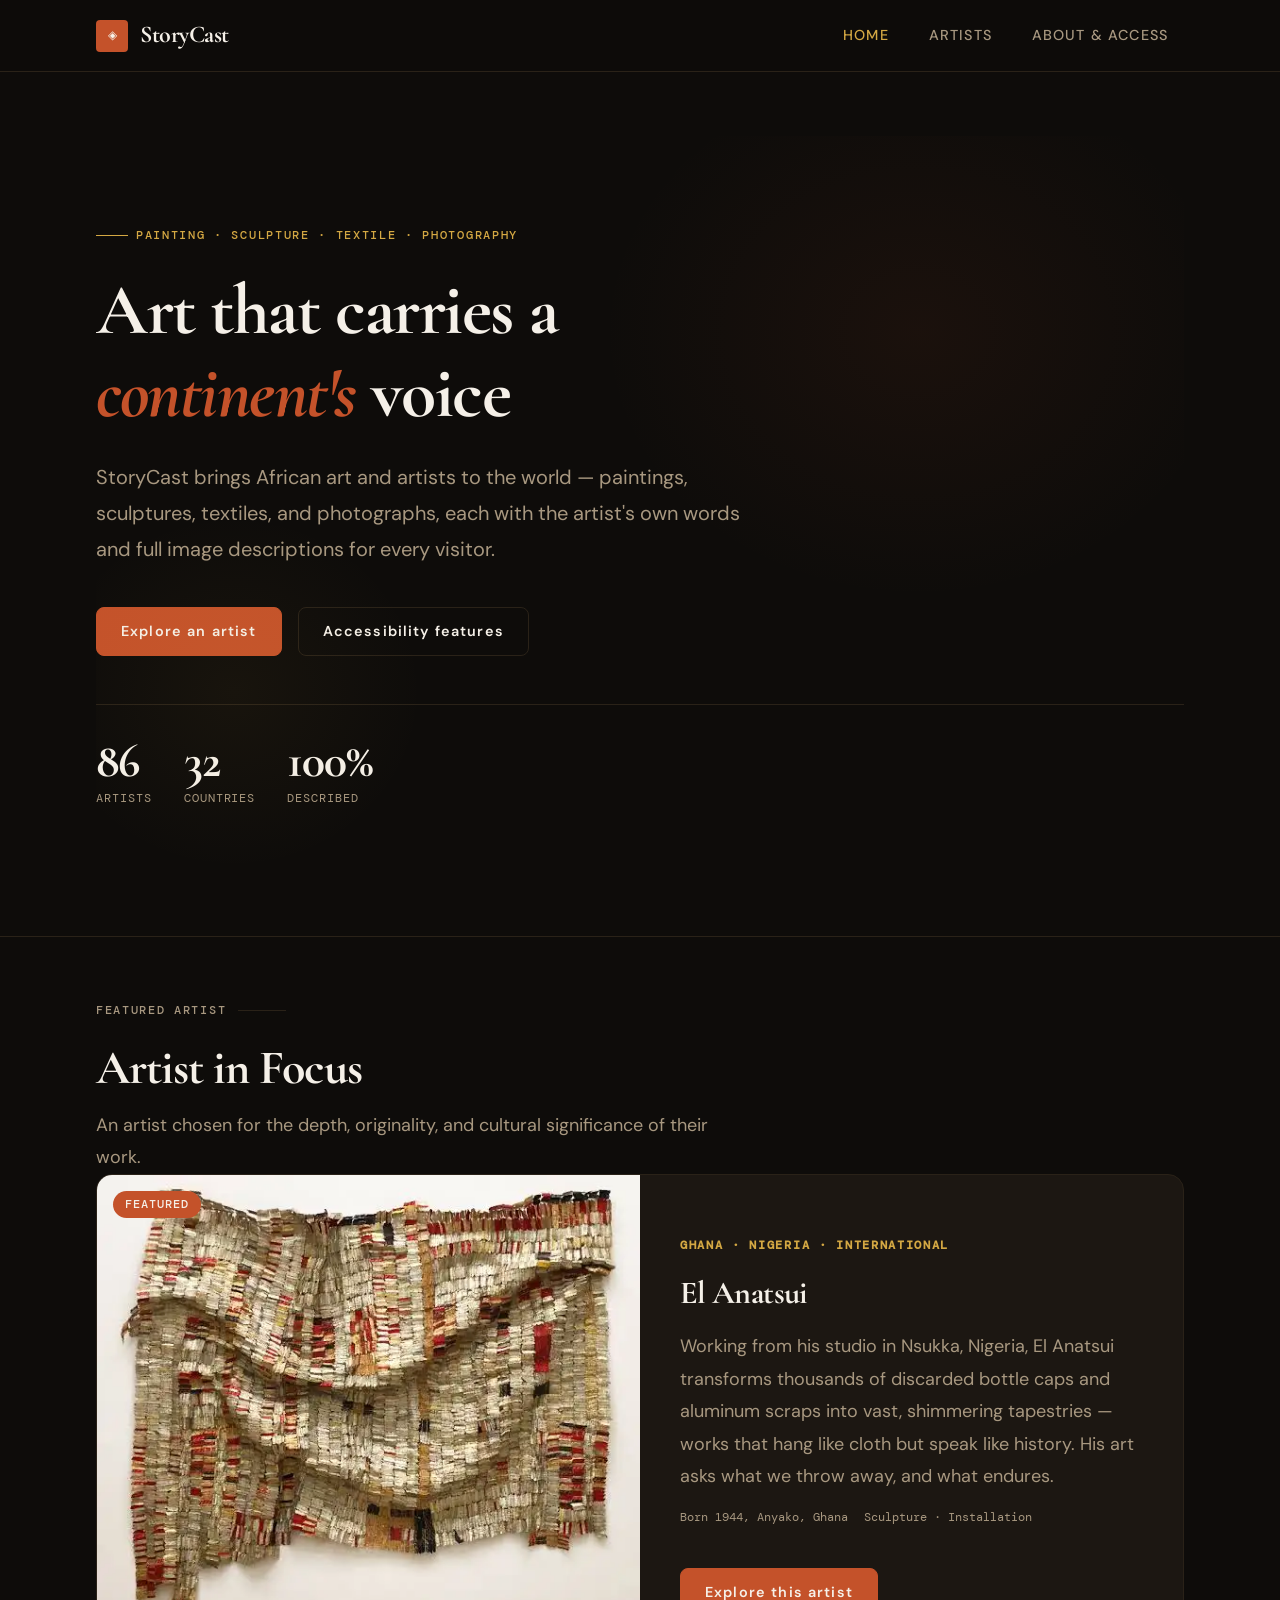
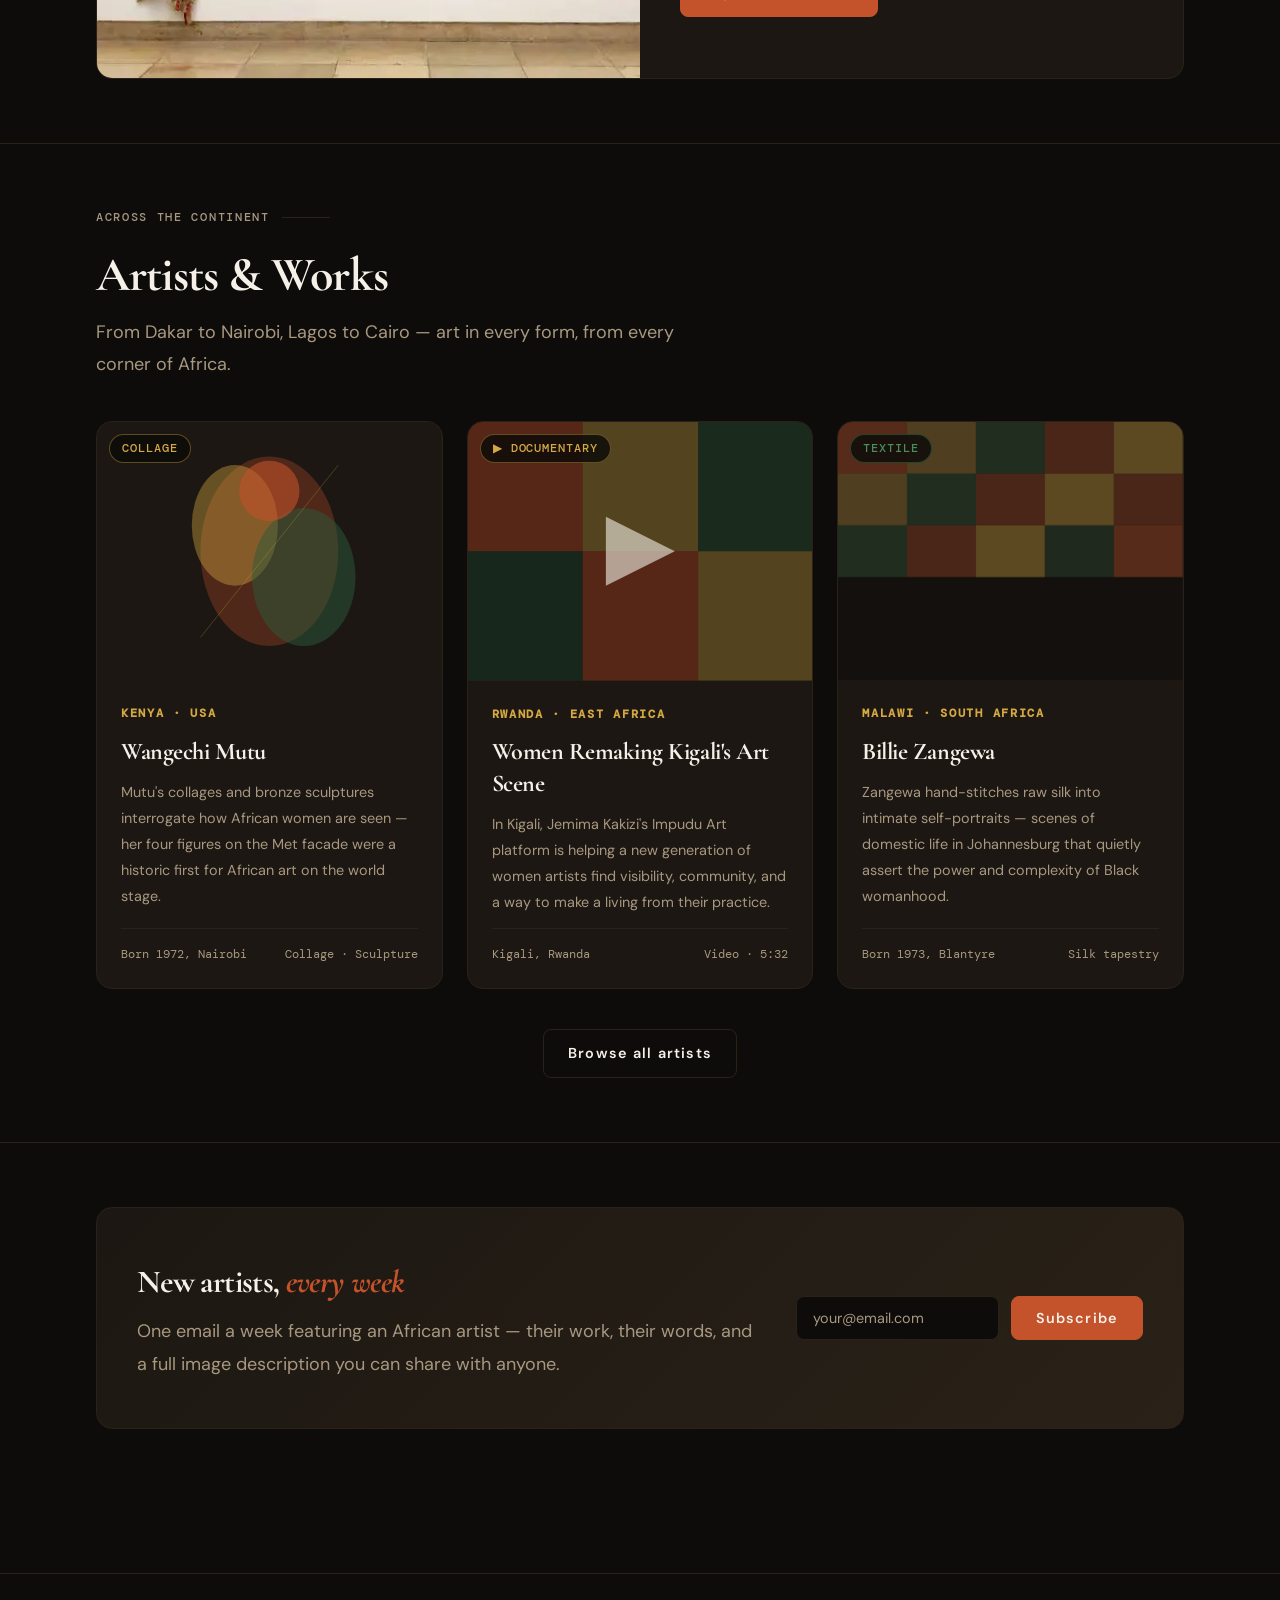
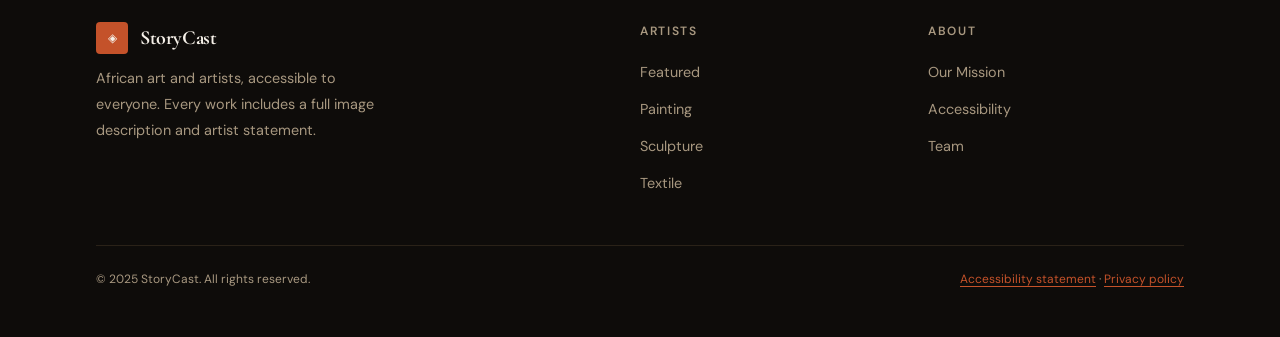
==== commit 4ff7aa39: "updates" ====
--- a/index.html
+++ b/index.html
@@ -89,57 +89,11 @@
 
         <article class="featured-art" aria-label="Featured: El Anatsui">
           <div class="featured-art__image">
-            <!-- Decorative SVG representing metallic textile art -->
-            <svg aria-hidden="true" viewBox="0 0 800 500" xmlns="http://www.w3.org/2000/svg" style="width:100%;height:100%;display:block;">
-              <rect width="800" height="500" fill="#1C1712"/>
-              <!-- Imigongo-inspired geometric pattern -->
-              <g opacity="0.9">
-                <!-- Row of diamond shapes -->
-                <polygon points="100,60 140,100 100,140 60,100" fill="#C4522A" opacity="0.8"/>
-                <polygon points="180,60 220,100 180,140 140,100" fill="#D4A843" opacity="0.7"/>
-                <polygon points="260,60 300,100 260,140 220,100" fill="#C4522A" opacity="0.6"/>
-                <polygon points="340,60 380,100 340,140 300,100" fill="#D4A843" opacity="0.8"/>
-                <polygon points="420,60 460,100 420,140 380,100" fill="#C4522A" opacity="0.7"/>
-                <polygon points="500,60 540,100 500,140 460,100" fill="#D4A843" opacity="0.6"/>
-                <polygon points="580,60 620,100 580,140 540,100" fill="#C4522A" opacity="0.8"/>
-                <polygon points="660,60 700,100 660,140 620,100" fill="#D4A843" opacity="0.7"/>
-                <polygon points="740,60 780,100 740,140 700,100" fill="#C4522A" opacity="0.6"/>
-                <!-- Second row offset -->
-                <polygon points="60,140 100,180 60,220 20,180" fill="#D4A843" opacity="0.6"/>
-                <polygon points="140,140 180,180 140,220 100,180" fill="#C4522A" opacity="0.7"/>
-                <polygon points="220,140 260,180 220,220 180,180" fill="#D4A843" opacity="0.8"/>
-                <polygon points="300,140 340,180 300,220 260,180" fill="#C4522A" opacity="0.6"/>
-                <polygon points="380,140 420,180 380,220 340,180" fill="#D4A843" opacity="0.7"/>
-                <polygon points="460,140 500,180 460,220 420,180" fill="#C4522A" opacity="0.8"/>
-                <polygon points="540,140 580,180 540,220 500,180" fill="#D4A843" opacity="0.6"/>
-                <polygon points="620,140 660,180 620,220 580,180" fill="#C4522A" opacity="0.7"/>
-                <polygon points="700,140 740,180 700,220 660,180" fill="#D4A843" opacity="0.8"/>
-                <!-- Third row -->
-                <polygon points="100,220 140,260 100,300 60,260" fill="#C4522A" opacity="0.7"/>
-                <polygon points="180,220 220,260 180,300 140,260" fill="#D4A843" opacity="0.8"/>
-                <polygon points="260,220 300,260 260,300 220,260" fill="#C4522A" opacity="0.6"/>
-                <polygon points="340,220 380,260 340,300 300,260" fill="#D4A843" opacity="0.7"/>
-                <polygon points="420,220 460,260 420,300 380,260" fill="#C4522A" opacity="0.8"/>
-                <polygon points="500,220 540,260 500,300 460,260" fill="#D4A843" opacity="0.6"/>
-                <polygon points="580,220 620,260 580,300 540,260" fill="#C4522A" opacity="0.7"/>
-                <polygon points="660,220 700,260 660,300 620,260" fill="#D4A843" opacity="0.8"/>
-                <polygon points="740,220 780,260 740,300 700,260" fill="#C4522A" opacity="0.6"/>
-                <!-- Fourth row offset -->
-                <polygon points="60,300 100,340 60,380 20,340" fill="#C4522A" opacity="0.8"/>
-                <polygon points="140,300 180,340 140,380 100,340" fill="#D4A843" opacity="0.6"/>
-                <polygon points="220,300 260,340 220,380 180,340" fill="#C4522A" opacity="0.7"/>
-                <polygon points="300,300 340,340 300,380 260,340" fill="#D4A843" opacity="0.8"/>
-                <polygon points="380,300 420,340 380,380 340,340" fill="#C4522A" opacity="0.6"/>
-                <polygon points="460,300 500,340 460,380 420,340" fill="#D4A843" opacity="0.7"/>
-                <polygon points="540,300 580,340 540,380 500,340" fill="#C4522A" opacity="0.8"/>
-                <polygon points="620,300 660,340 620,380 580,340" fill="#D4A843" opacity="0.6"/>
-                <polygon points="700,300 740,340 700,380 660,340" fill="#C4522A" opacity="0.7"/>
-              </g>
-              <!-- Dark overlay at bottom for text -->
-              <rect x="0" y="400" width="800" height="100" fill="rgba(14,12,10,0.7)"/>
-              <text x="40" y="445" fill="#D4A843" font-family="monospace" font-size="11" letter-spacing="3">GHANAIAN · SCULPTURE &amp; INSTALLATION</text>
-              <text x="40" y="468" fill="#F5F0E8" font-family="Georgia" font-size="18" font-weight="bold" font-style="italic">El Anatsui</text>
-            </svg>
+            <img
+              src="assets/images/1.webp"
+              alt="El Anatsui — Ghanaian sculptor and installation artist known for transforming discarded bottle caps into vast metallic tapestries"
+              style="width:100%; height:100%; object-fit:cover;"
+            />
             <div class="featured-art__badge">Featured</div>
           </div>
 
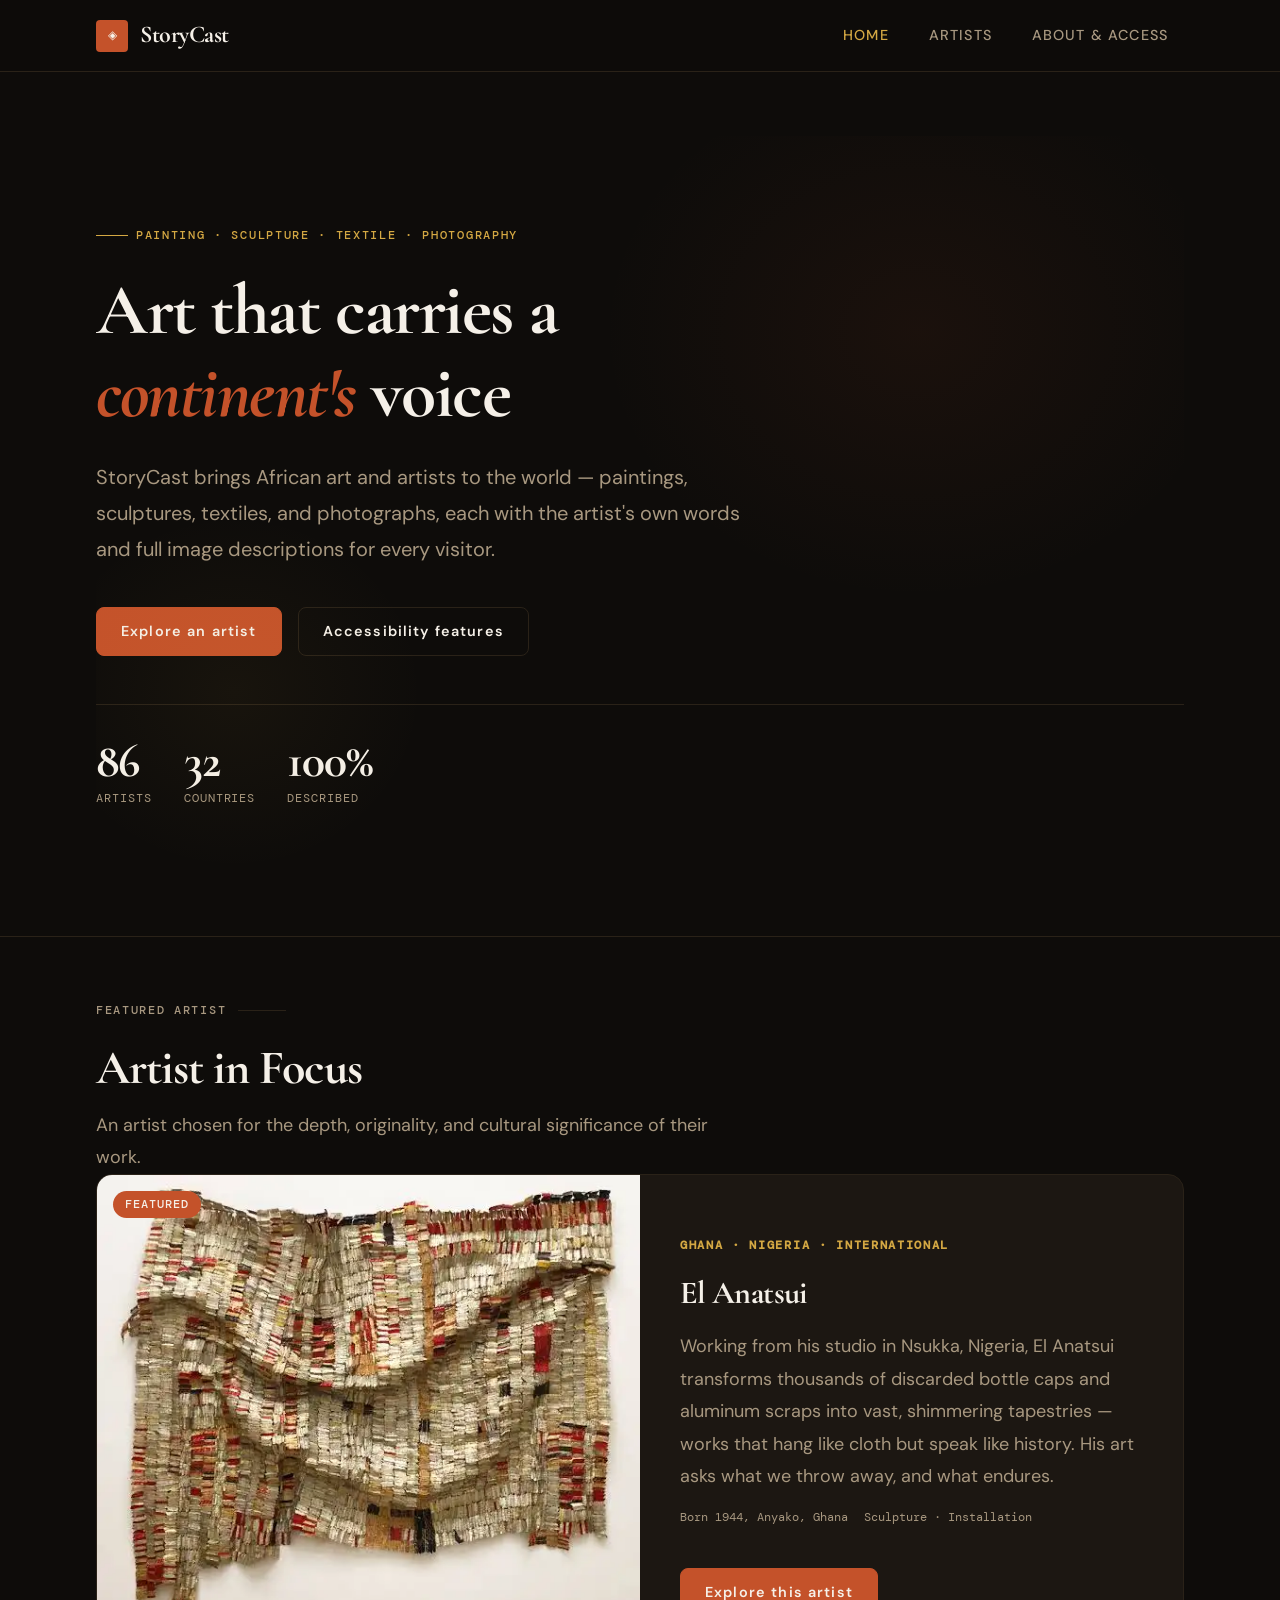
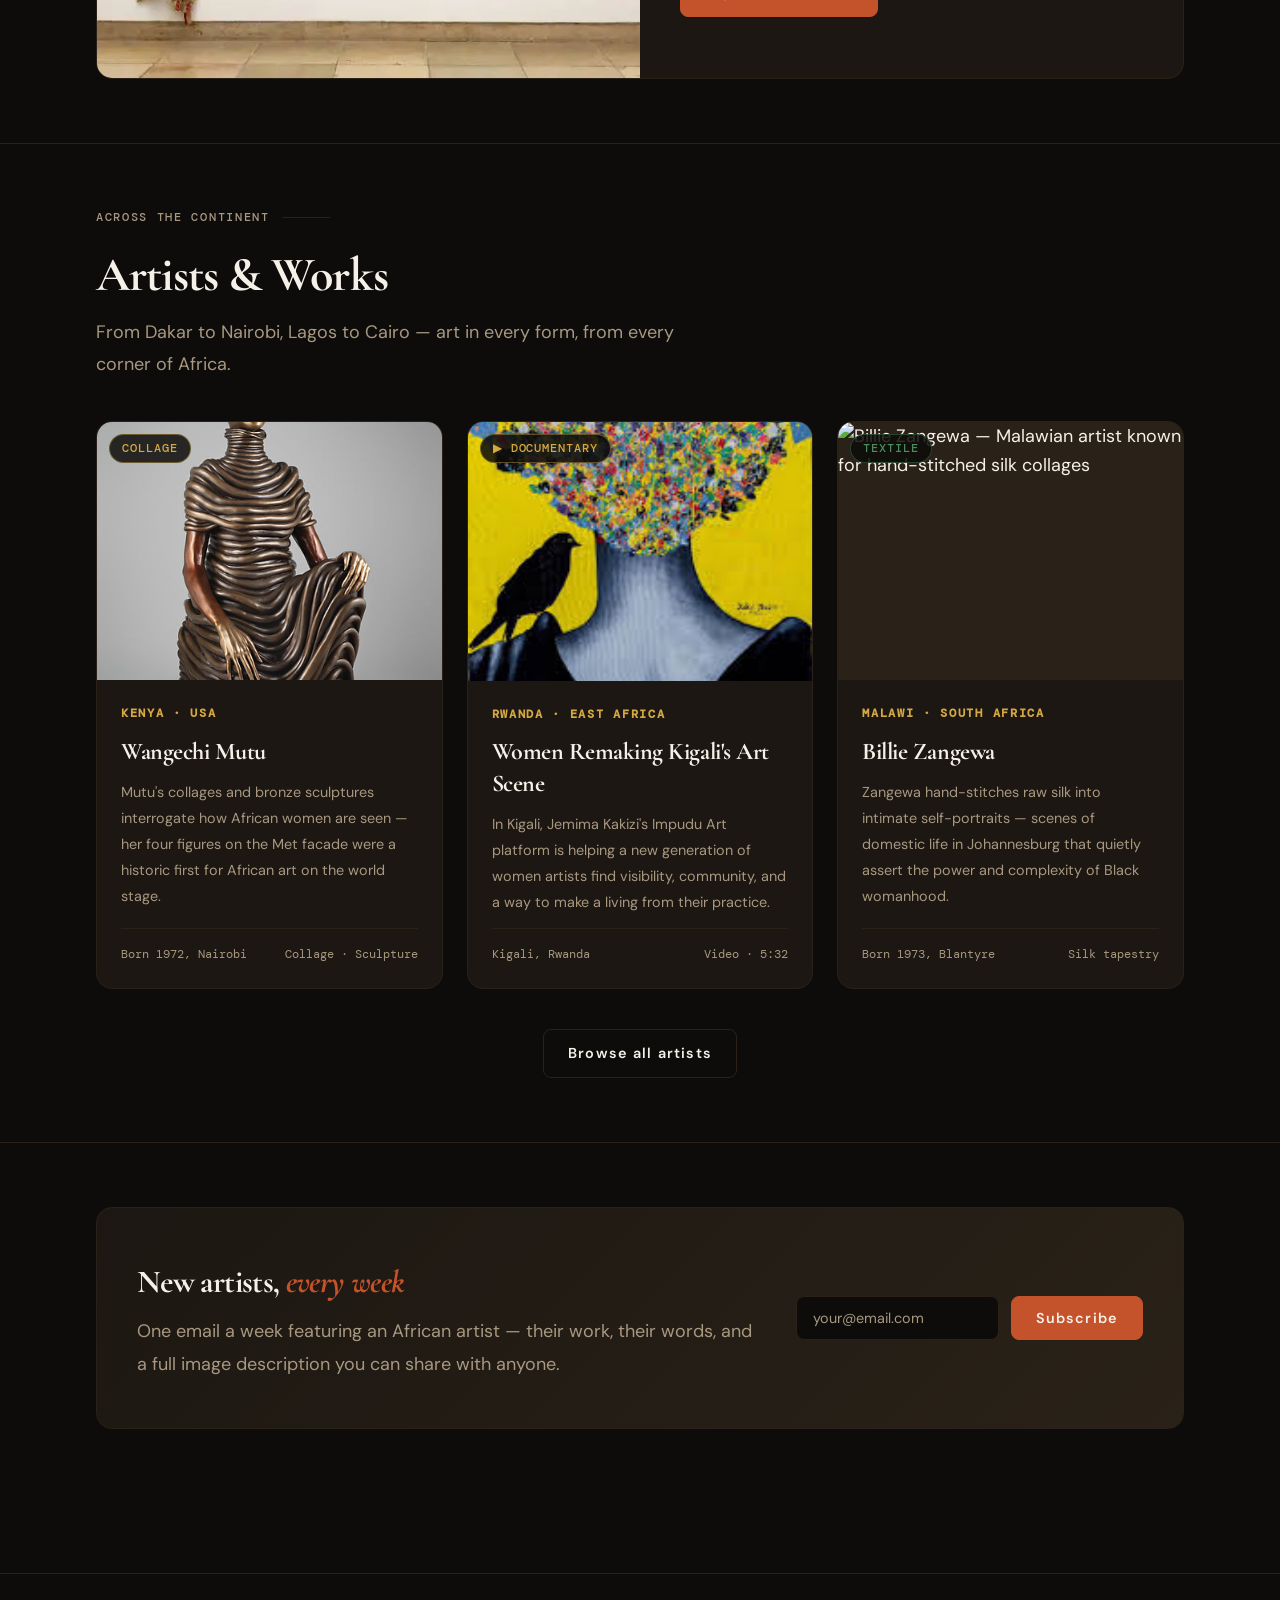
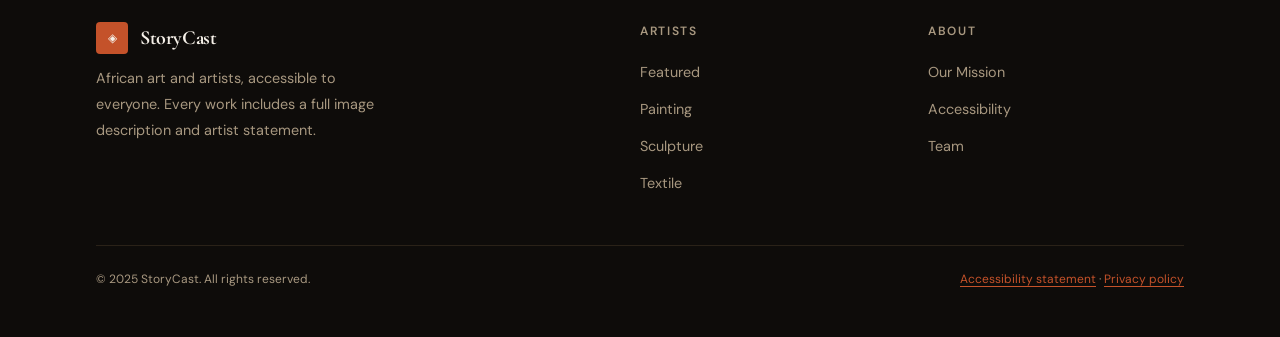
==== commit 389d243f: "updates" ====
--- a/index.html
+++ b/index.html
@@ -134,14 +134,7 @@
 
             <article class="art-card" aria-label="Artist: Wangechi Mutu">
               <div class="art-card__image">
-                <svg aria-hidden="true" viewBox="0 0 400 300" xmlns="http://www.w3.org/2000/svg" style="width:100%;height:100%">
-                  <rect width="400" height="300" fill="#1C1712"/>
-                  <ellipse cx="200" cy="150" rx="80" ry="110" fill="#C4522A" opacity="0.3"/>
-                  <ellipse cx="160" cy="120" rx="50" ry="70" fill="#D4A843" opacity="0.4"/>
-                  <ellipse cx="240" cy="180" rx="60" ry="80" fill="#2D5A3D" opacity="0.5"/>
-                  <circle cx="200" cy="80" r="35" fill="#C4522A" opacity="0.6"/>
-                  <line x1="120" y1="250" x2="280" y2="50" stroke="#D4A843" stroke-width="1" opacity="0.3"/>
-                </svg>
+                <img src="assets/images/6.jpeg" alt="Wangechi Mutu — Kenyan artist known for collage and bronze sculpture" style="width:100%;height:100%;object-fit:cover;" />
                 <span class="art-card__badge art-card__badge--painting" aria-label="Medium: Collage and sculpture">
                   Collage
                 </span>
@@ -165,16 +158,7 @@
 
             <article class="art-card" aria-label="Documentary: Women Remaking Kigali's Art Scene">
               <div class="art-card__image">
-                <svg aria-hidden="true" viewBox="0 0 400 300" xmlns="http://www.w3.org/2000/svg" style="width:100%;height:100%">
-                  <rect width="400" height="300" fill="#0E0C0A"/>
-                  <rect x="0" y="0" width="133" height="150" fill="#C4522A" opacity="0.4"/>
-                  <rect x="133" y="0" width="134" height="150" fill="#D4A843" opacity="0.35"/>
-                  <rect x="267" y="0" width="133" height="150" fill="#2D5A3D" opacity="0.4"/>
-                  <rect x="0" y="150" width="133" height="150" fill="#2D5A3D" opacity="0.35"/>
-                  <rect x="133" y="150" width="134" height="150" fill="#C4522A" opacity="0.4"/>
-                  <rect x="267" y="150" width="133" height="150" fill="#D4A843" opacity="0.35"/>
-                  <polygon points="160,110 160,190 240,150" fill="#F5F0E8" opacity="0.6"/>
-                </svg>
+                <img src="assets/images/14.jpeg" alt="Women Remaking Kigali's Art Scene — documentary about women artists in Kigali, Rwanda" style="width:100%;height:100%;object-fit:cover;" />
                 <span class="art-card__badge art-card__badge--painting" aria-label="Format: Video documentary">
                   ▶ Documentary
                 </span>
@@ -198,27 +182,7 @@
 
             <article class="art-card" aria-label="Artist: Billie Zangewa">
               <div class="art-card__image">
-                <svg aria-hidden="true" viewBox="0 0 400 300" xmlns="http://www.w3.org/2000/svg" style="width:100%;height:100%">
-                  <rect width="400" height="300" fill="#1C1712"/>
-                  <g opacity="0.7">
-                    <rect x="0" y="0" width="80" height="60" fill="#C4522A" opacity="0.5"/>
-                    <rect x="80" y="0" width="80" height="60" fill="#D4A843" opacity="0.4"/>
-                    <rect x="160" y="0" width="80" height="60" fill="#2D5A3D" opacity="0.5"/>
-                    <rect x="240" y="0" width="80" height="60" fill="#C4522A" opacity="0.4"/>
-                    <rect x="320" y="0" width="80" height="60" fill="#D4A843" opacity="0.5"/>
-                    <rect x="0" y="60" width="80" height="60" fill="#D4A843" opacity="0.4"/>
-                    <rect x="80" y="60" width="80" height="60" fill="#2D5A3D" opacity="0.5"/>
-                    <rect x="160" y="60" width="80" height="60" fill="#C4522A" opacity="0.4"/>
-                    <rect x="240" y="60" width="80" height="60" fill="#D4A843" opacity="0.5"/>
-                    <rect x="320" y="60" width="80" height="60" fill="#C4522A" opacity="0.4"/>
-                    <rect x="0" y="120" width="80" height="60" fill="#2D5A3D" opacity="0.5"/>
-                    <rect x="80" y="120" width="80" height="60" fill="#C4522A" opacity="0.4"/>
-                    <rect x="160" y="120" width="80" height="60" fill="#D4A843" opacity="0.5"/>
-                    <rect x="240" y="120" width="80" height="60" fill="#2D5A3D" opacity="0.4"/>
-                    <rect x="320" y="120" width="80" height="60" fill="#C4522A" opacity="0.5"/>
-                  </g>
-                  <rect x="0" y="180" width="400" height="120" fill="rgba(14,12,10,0.6)"/>
-                </svg>
+                <img src="assets/images/10.jpeg" alt="Billie Zangewa — Malawian artist known for hand-stitched silk collages" style="width:100%;height:100%;object-fit:cover;" />
                 <span class="art-card__badge art-card__badge--textile" aria-label="Medium: Silk tapestry">
                   Textile
                 </span>
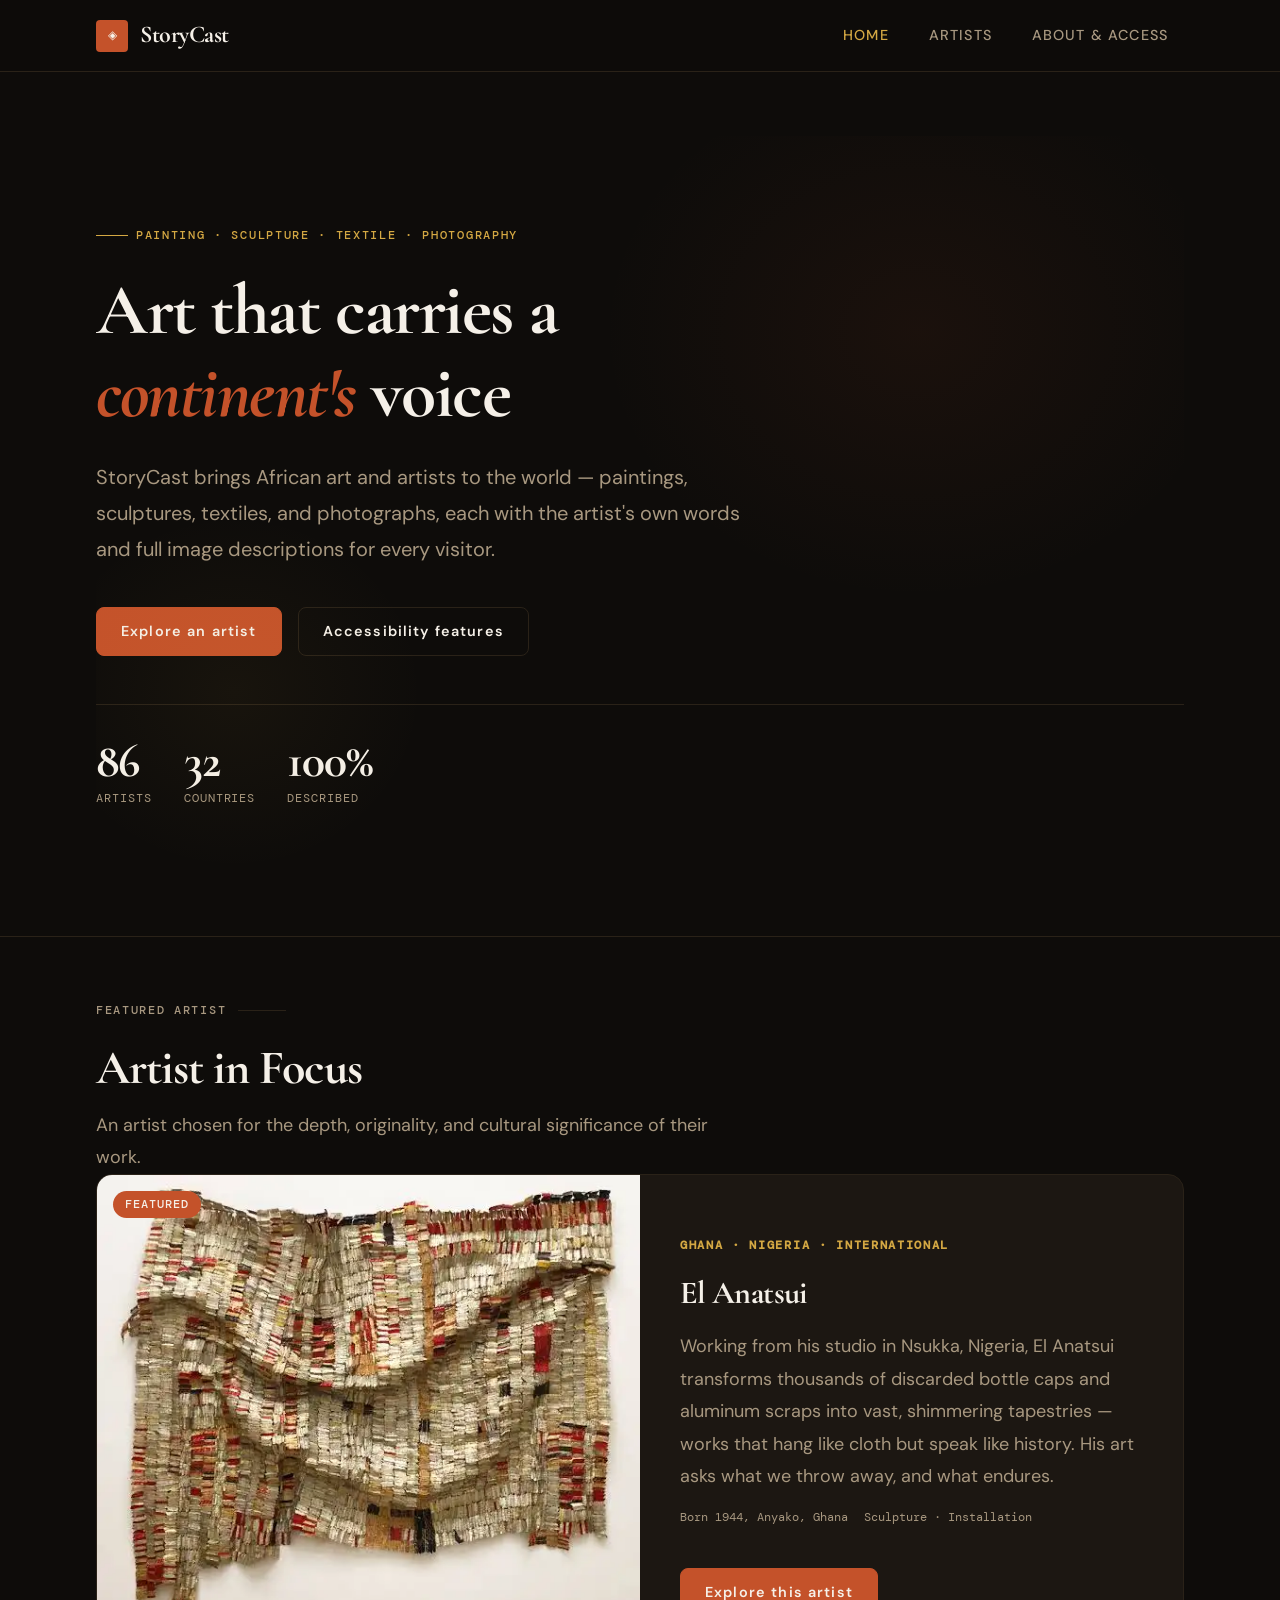
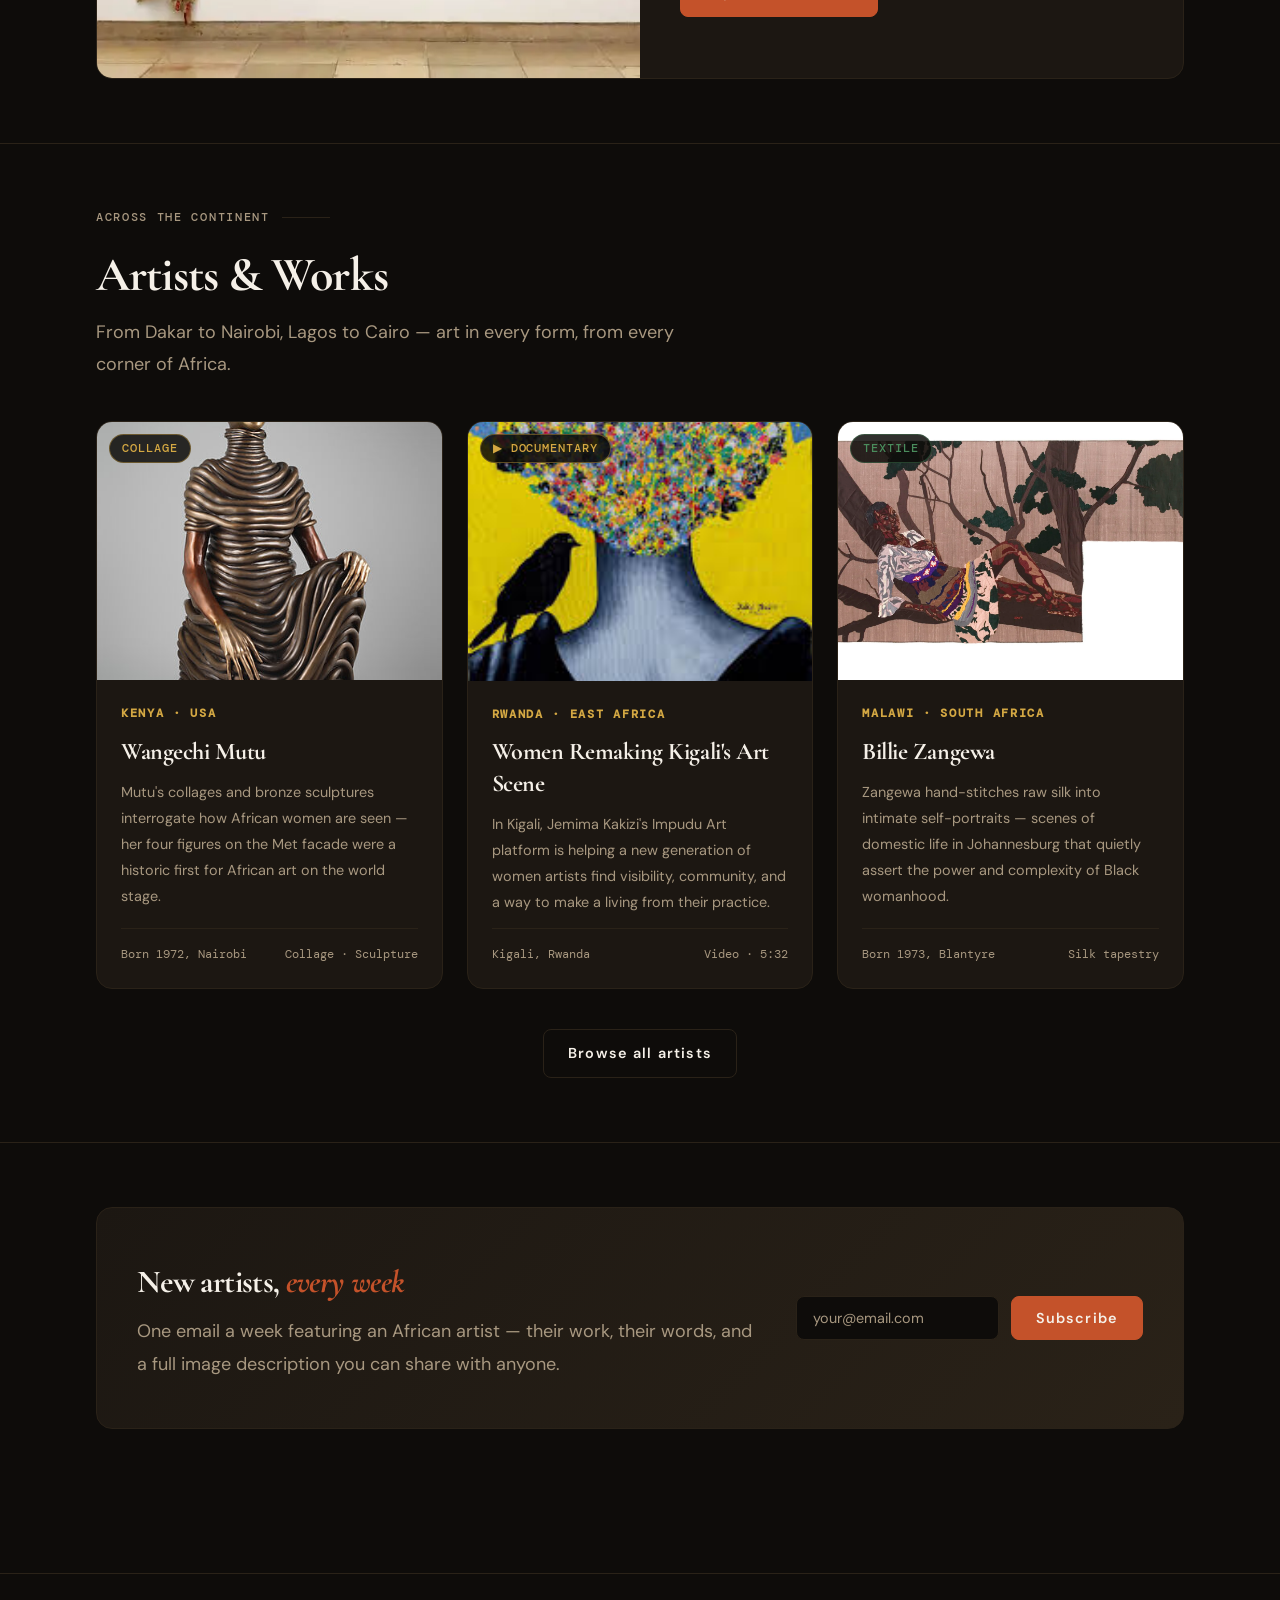
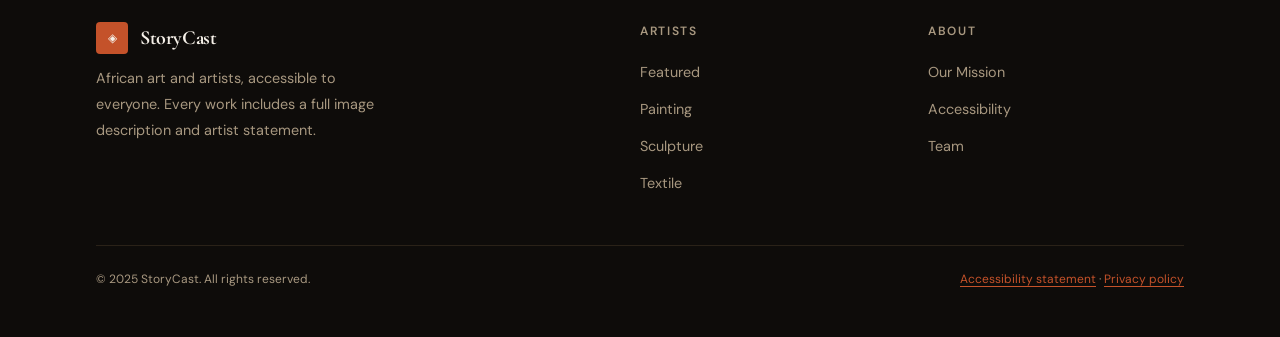
==== commit 7b665ba1: "updates" ====
--- a/index.html
+++ b/index.html
@@ -182,7 +182,7 @@
 
             <article class="art-card" aria-label="Artist: Billie Zangewa">
               <div class="art-card__image">
-                <img src="assets/images/10.jpeg" alt="Billie Zangewa — Malawian artist known for hand-stitched silk collages" style="width:100%;height:100%;object-fit:cover;" />
+                <img src="assets/images/10.webp" alt="Billie Zangewa — Malawian artist known for hand-stitched silk collages" style="width:100%;height:100%;object-fit:cover;" />
                 <span class="art-card__badge art-card__badge--textile" aria-label="Medium: Silk tapestry">
                   Textile
                 </span>
@@ -301,4 +301,4 @@
   </script>
 
 </body>
-</html>+</html>
